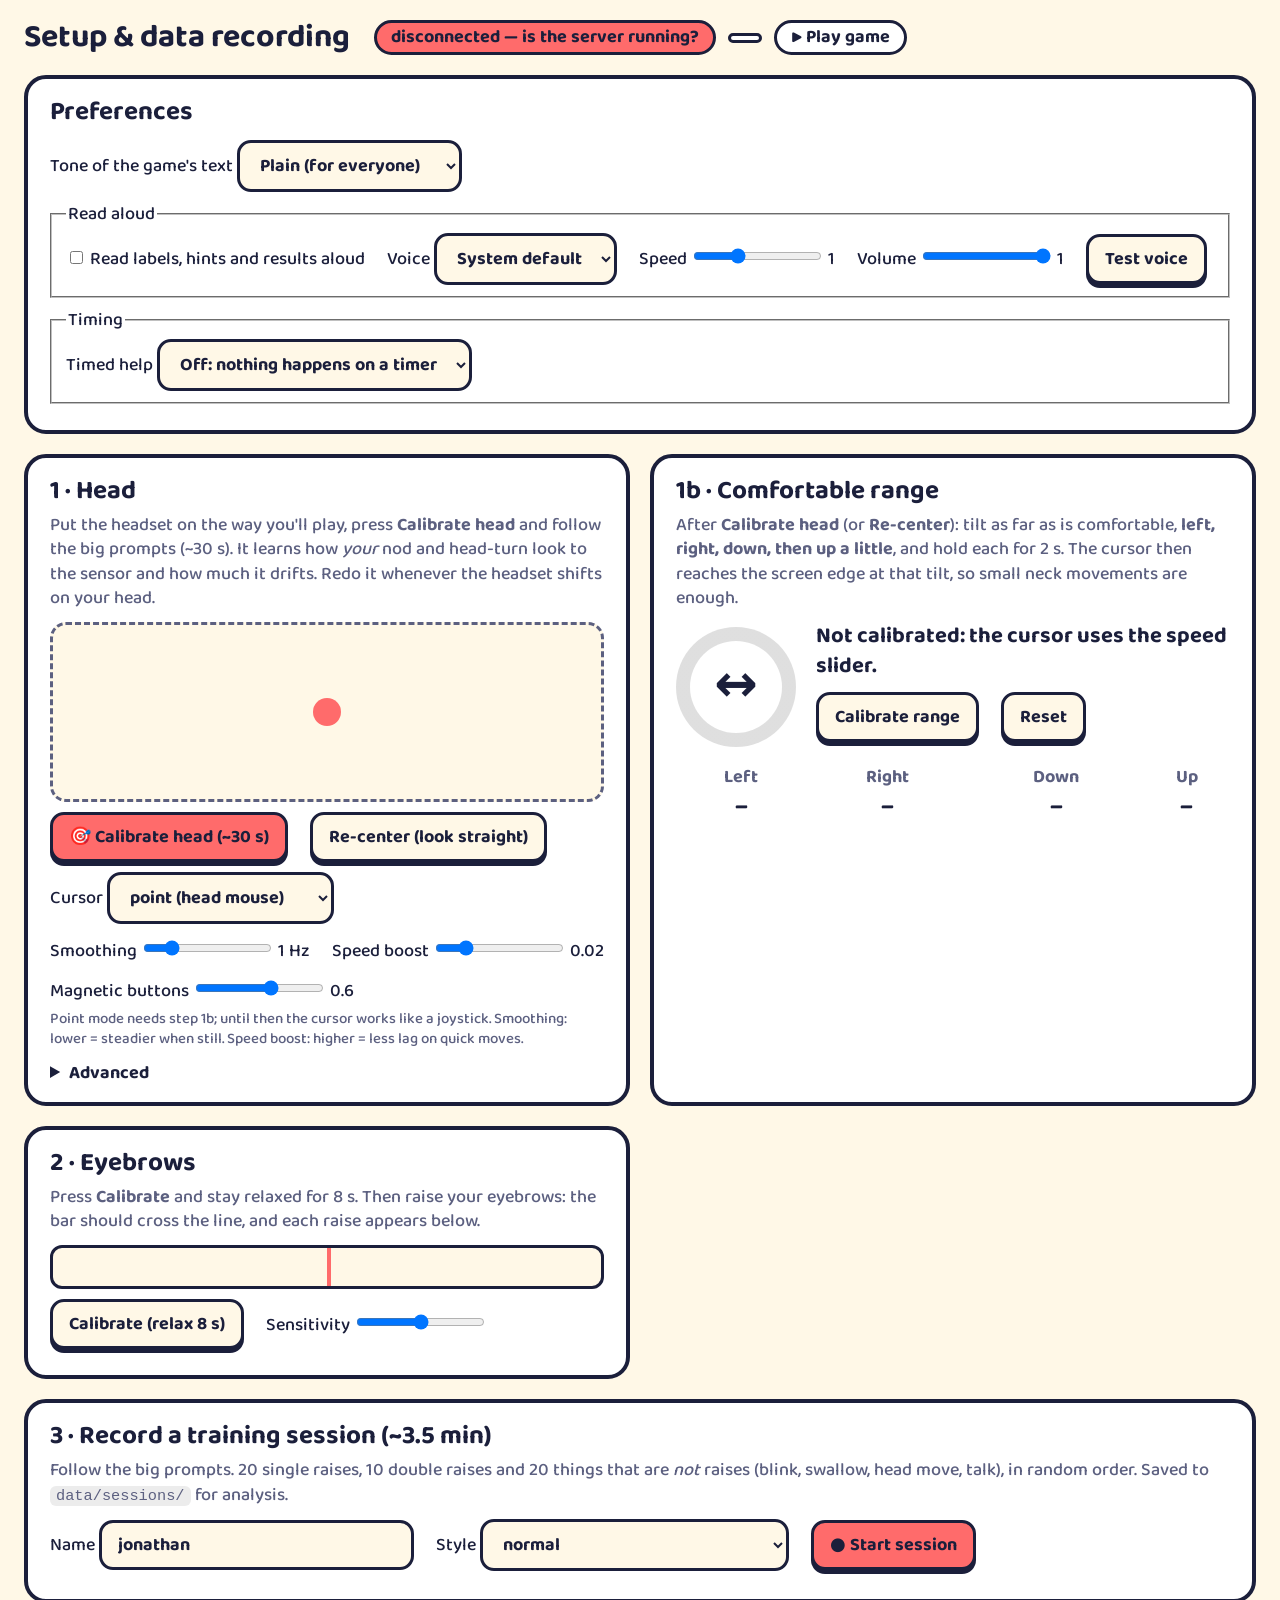
==== web/calibrate.html @ 14e9b0e9 "4. Timing: off (default) | slower | normal | faster | custom Nothing is timed unless the player turn" ====
<!doctype html>
<html lang="en">
<head>
  <meta charset="utf-8">
  <meta name="viewport" content="width=device-width, initial-scale=1">
  <title>Brow Setup</title>
  <link rel="icon" href="data:image/svg+xml,<svg xmlns=%22http://www.w3.org/2000/svg%22 viewBox=%220 0 100 100%22><text y=%22.9em%22 font-size=%2290%22>🌍</text></svg>">
  <link rel="preconnect" href="https://fonts.googleapis.com">
  <link rel="stylesheet" href="https://fonts.googleapis.com/css2?family=Baloo+2:wght@500;700;800&display=swap">
  <link rel="stylesheet" href="style.css">
  <link rel="stylesheet" href="calibrate.css">
</head>
<body class="setup">
  <header>
    <h1>Setup &amp; data recording</h1>
    <span id="conn" class="pill">connecting…</span>
    <span id="rate" class="pill"></span>
    <a class="pill link" href="./">▶ Play game</a>
  </header>

  <main>
    <section class="panel wide">
      <h2>Preferences</h2>
      <div class="row">
        <label>Tone of the game's text <select id="tone"><option value="plain">Plain (for everyone)</option><option value="playful">Playful (for children)</option></select></label>
      </div>
      <fieldset class="row">
        <legend>Read aloud</legend>
        <label><input type="checkbox" id="speechOn"> Read labels, hints and results aloud</label>
        <label>Voice <select id="speechVoice"><option value="">System default</option></select></label>
        <label>Speed <input type="range" id="speechRate" min="0.5" max="2" step="0.1"> <span id="speechRate-val"></span></label>
        <label>Volume <input type="range" id="speechVolume" min="0" max="1" step="0.1"> <span id="speechVolume-val"></span></label>
        <button id="speechTest" type="button">Test voice</button>
      </fieldset>
      <fieldset class="row">
        <legend>Timing</legend>
        <label>Timed help <select id="timing">
          <option value="off">Off: nothing happens on a timer</option>
          <option value="slower">Slower</option>
          <option value="normal">Normal</option>
          <option value="faster">Faster</option>
          <option value="custom">Custom…</option>
        </select></label>
        <span id="timingCustomRow" class="row">
          <label>Next round after <input type="range" id="t-autoAdvanceS" min="0" max="20" step="1"> <span id="t-autoAdvanceS-val"></span></label>
          <label>Cancel a pending guess after <input type="range" id="t-lockCancelS" min="0" max="3" step="0.1"> <span id="t-lockCancelS-val"></span></label>
          <label>Hold to pause <input type="range" id="t-pauseDwellS" min="0" max="5" step="0.5"> <span id="t-pauseDwellS-val"></span></label>
          <label>Show the hint after <input type="range" id="t-hintDelayS" min="0" max="90" step="5"> <span id="t-hintDelayS-val"></span></label>
          <label>Read a label after resting <input type="range" id="t-speechHoverS" min="0" max="2" step="0.1"> <span id="t-speechHoverS-val"></span></label>
        </span>
      </fieldset>
    </section>

    <section class="panel">
      <h2>1 · Head</h2>
      <p class="muted">Put the headset on the way you'll play, press <b>Calibrate head</b> and follow the big prompts (~30 s). It learns how <i>your</i> nod and head-turn look to the sensor and how much it drifts. Redo it whenever the headset shifts on your head.</p>
      <div class="pad"><div id="dot"></div></div>
      <div class="row">
        <button id="learnAxes" class="go">🎯 Calibrate head (~30 s)</button>
        <button id="zero">Re-center (look straight)</button>
      </div>
      <div class="row">
        <label>Cursor <select id="cursorMode"><option value="point">point (head mouse)</option><option value="joystick">joystick (tilt = speed)</option></select></label>
        <label>Smoothing <input type="range" id="oneEuroMinCutoff" min="0.1" max="5" step="0.1"> <span id="oneEuroMinCutoff-val"></span> Hz</label>
        <label>Speed boost <input type="range" id="oneEuroBeta" min="0" max="0.1" step="0.005"> <span id="oneEuroBeta-val"></span></label>
        <label>Magnetic buttons <input type="range" id="magnet" min="0" max="1" step="0.1"> <span id="magnet-val"></span></label>
      </div>
      <p class="muted small-note">Point mode needs step 1b; until then the cursor works like a joystick. Smoothing: lower = steadier when still. Speed boost: higher = less lag on quick moves.</p>
      <p id="axesStatus" class="muted"></p>
      <details class="advanced">
        <summary>Advanced</summary>
        <div class="row">
          <button id="clearAxes">Forget head calibration</button>
          <span id="manualAxes"><label>Left/right axis <select id="xAxis"><option>roll</option><option>pitch</option><option>yaw</option></select></label>
          <label><input type="checkbox" id="invertX"> flip</label>
          <label>Up/down axis <select id="yAxis"><option>pitch</option><option>roll</option><option>yaw</option></select></label>
          <label><input type="checkbox" id="invertY"> flip</label></span>
        </div>
        <div class="row">
          <label>Cursor speed <input type="range" id="speed" min="20" max="150" step="5"></label>
          <label>Dead zone ° <input type="range" id="deadzone" min="0.5" max="8" step="0.5"></label>
          <label>Look speed <input type="range" id="lookSpeed" min="2" max="15" step="1"></label>
        </div>
        <pre id="angles" class="mono"></pre>
      </details>
    </section>

    <section class="panel">
      <h2>1b · Comfortable range</h2>
      <p class="muted">After <b>Calibrate head</b> (or <b>Re-center</b>): tilt as far as is comfortable, <b>left, right, down, then up a little</b>, and hold each for 2 s. The cursor then reaches the screen edge at that tilt, so small neck movements are enough.</p>
      <div class="range-step">
        <div id="range-ring" class="range-ring" style="--p: 0"><span id="range-arrow">↔</span></div>
        <div>
          <p id="range-prompt" class="range-prompt">Not calibrated: the cursor uses the speed slider.</p>
          <div class="row">
            <button id="range-start">Calibrate range</button>
            <button id="range-reset">Reset</button>
          </div>
        </div>
      </div>
      <table class="range-values">
        <tr><th>Left</th><th>Right</th><th>Down</th><th>Up</th></tr>
        <tr><td id="range-left">–</td><td id="range-right">–</td><td id="range-down">–</td><td id="range-up">–</td></tr>
      </table>
    </section>

    <section class="panel">
      <h2>2 · Eyebrows</h2>
      <p class="muted">Press <b>Calibrate</b> and stay relaxed for 8 s. Then raise your eyebrows: the bar should cross the line, and each raise appears below.</p>
      <div class="meter"><div id="env"></div><div id="thr"></div></div>
      <div class="row">
        <button id="calibrate">Calibrate (relax 8 s)</button>
        <label>Sensitivity <input type="range" id="k" min="2" max="20" step="0.5"> <span id="kval"></span></label>
      </div>
      <ol id="log" class="log"></ol>
    </section>

    <section class="panel wide">
      <h2>3 · Record a training session (~3.5 min)</h2>
      <p class="muted">Follow the big prompts. 20 single raises, 10 double raises and 20 things that are <i>not</i> raises (blink, swallow, head move, talk), in random order. Saved to <code>data/sessions/</code> for analysis.</p>
      <div class="row">
        <label>Name <input id="name" value="jonathan"></label>
        <label>Style <select id="note"><option>normal</option><option>light raises</option><option>strong raises</option><option>head moving between prompts</option></select></label>
        <button id="record" class="go">● Start session</button>
      </div>
      <p id="saved" class="muted"></p>
    </section>
  </main>

  <div id="prompt" class="prompt" hidden>
    <div id="prompt-text"></div>
    <div class="progress"><div id="prompt-bar"></div></div>
    <div id="prompt-count" class="muted"></div>
    <button id="abort">Abort session</button>
  </div>

  <script type="module" src="calibrate.js"></script>
</body>
</html>
---- web/style.css ----
:root {
  --ink: #1b1f3b;
  --cream: #fff8e7;
  --sun: #ffd23f;
  --coral: #ff6b6b;
  --teal: #2ec4b6;
  --sky: #3a86ff;
  --muted: #5c6080;
  --card: #ffffff;
  --radius: 28px;
}
@media (prefers-color-scheme: dark) {
  :root:not([data-theme="light"]) { --cream: #14162b; --card: #1f2240; --ink: #f4f1e8; --muted: #a9acc9; }
}
:root[data-theme="dark"] { --cream: #14162b; --card: #1f2240; --ink: #f4f1e8; --muted: #a9acc9; }

* { box-sizing: border-box; }
html, body { margin: 0; height: 100%; }
body {
  background: var(--cream);
  color: var(--ink);
  font: 500 20px/1.35 "Baloo 2", system-ui, sans-serif;
  overflow: hidden;
}
[hidden] { display: none !important; }
code { font-size: 0.85em; background: rgba(127,127,127,.15); padding: 1px 6px; border-radius: 6px; }

/* ---------- buttons: huge targets, unmistakable hover from the head cursor ---------- */
button.big {
  min-width: 200px; min-height: 140px; padding: 16px 32px;
  font: 800 34px/1 "Baloo 2", system-ui, sans-serif;
  color: var(--ink); background: var(--card);
  border: 6px solid var(--ink); border-radius: var(--radius);
  box-shadow: 0 8px 0 var(--ink);
  cursor: pointer; transition: transform .12s, box-shadow .12s, background .12s;
}
button.big.primary { background: var(--sun); color: #1b1f3b; }
button.big.round { min-width: 140px; width: 140px; border-radius: 50%; font-size: 60px; }
button.big:disabled { opacity: .4; box-shadow: none; }
button.big.head-hover:not(:disabled), button.big:hover:not(:disabled) {
  transform: translateY(-4px) scale(1.06);
  box-shadow: 0 12px 0 var(--ink), 0 0 0 10px var(--teal);
}

/* ---------- head cursor ---------- */
.head-cursor {
  position: fixed; left: -36px; top: -36px; width: 72px; height: 72px; z-index: 1000;
  border-radius: 50%; pointer-events: none;
  border: 8px solid var(--coral); background: rgba(255,107,107,.18);
  box-shadow: 0 0 0 4px #fff, 0 4px 18px rgba(0,0,0,.35);
}
.head-cursor::after { content: ""; position: absolute; inset: 24px; border-radius: 50%; background: var(--coral); }
.head-cursor.dragging { border-color: var(--sky); background: rgba(58,134,255,.25); border-style: dashed; }
.head-cursor.dragging::after { background: var(--sky); }
.head-cursor.hidden { opacity: 0; }
.raise-label {
  position: fixed; left: 0; top: 0; z-index: 1001; pointer-events: none; translate: -50% 0; white-space: nowrap;
  background: var(--ink); color: var(--cream); border-radius: 999px; padding: 4px 16px;
  font: 800 22px/1.2 "Baloo 2", system-ui, sans-serif; box-shadow: 0 4px 12px rgba(0,0,0,.3);
}
.raise-label::before { content: "🤨 "; }
.raise-label.hidden { display: none; }
.raise-badge {
  position: fixed; left: 50%; bottom: 196px; z-index: 1002; pointer-events: none; translate: -50% 0; white-space: nowrap;
  border: 4px solid #1b1f3b; border-radius: 999px; padding: 6px 22px; color: #1b1f3b;
  font: 800 28px/1.2 "Baloo 2", system-ui, sans-serif; box-shadow: 0 5px 0 #1b1f3b; animation: badge-pop .25s ease-out;
}
.raise-badge.at-cursor { left: 0; top: 0; bottom: auto; }
.raise-badge.seen { background: var(--teal); }
.raise-badge.hold { background: var(--sun); }
.raise-badge.hidden { display: none; }
@keyframes badge-pop { from { scale: .6; opacity: 0; } }
.head-cursor.flash { animation: pop .35s ease-out; }
.head-cursor.flash-drag { animation: pop .5s ease-out 2; }
@keyframes pop { 0% { scale: 1; } 40% { scale: 1.7; } 100% { scale: 1; } }

/* Pause: hold the cursor on the bottom-left tile for 2 s (never the top: looking up triggers raises) */
.pause-tile {
  position: fixed; left: 16px; bottom: 16px; width: 160px; height: 160px; z-index: 900; border: 0; padding: 0; cursor: pointer;
  font: inherit;
  display: grid; place-content: center; text-align: center; border-radius: 32px; color: #fff;
  background: conic-gradient(var(--coral) calc(var(--p, 0) * 360deg), rgba(27,31,59,.72) 0);
  box-shadow: inset 0 0 0 10px rgba(27,31,59,.72);
}
.pause-tile span { font-size: 44px; line-height: 1; }
.pause-tile b { font-size: 26px; line-height: 1.1; }
.pause-tile small { font-size: 14px; opacity: .85; }
.pause-tile.hidden { display: none; }

.pause-overlay {
  position: fixed; inset: 0; z-index: 950; display: none; place-items: center; text-align: center;
  background: rgba(20,22,43,.82); color: #fff8e7;
}
.is-paused .pause-overlay { display: grid; }
.pause-overlay h1 { font-size: 96px; margin: 0; }
.pause-overlay p { font-size: 40px; margin: 8px 0 24px; }
.pause-overlay small { font-size: 20px; opacity: .7; }

/* ---------- game layout ---------- */
.topbar {
  position: fixed; top: 0; left: 0; right: 0; z-index: 500; /* display only: the top ~12% has no click targets */ display: flex; gap: 24px; align-items: center;
  padding: 12px 24px; font-weight: 800; font-size: 30px; pointer-events: none;
}
.topbar span:not(.status) { background: var(--card); border: 4px solid var(--ink); border-radius: 999px; padding: 2px 22px; }
.status { color: var(--coral); font-size: 20px; }
.screen { position: fixed; inset: 0; }
#pano, #map { position: absolute; inset: 0; background: #2b2f55; }
.pano-missing { position: absolute; inset: 0; display: grid; place-content: center; text-align: center; color: #fff8e7; padding: 24px; }
.hint {
  position: absolute; left: 50%; bottom: 28px; translate: -50% 0; z-index: 400;
  background: var(--card); border: 4px solid var(--ink); border-radius: 999px;
  padding: 10px 28px; font-size: 26px; text-align: center; max-width: calc(100% - 32px);
}
.hint.small { bottom: 188px; font-size: 20px; }
/* Every screen's actions: one row, bottom-centre, 140 px tall, 48 px apart (easy to reach by tilting down) */
.action-row {
  position: absolute; left: 0; right: 0; bottom: 24px; z-index: 400;
  display: flex; justify-content: center; align-items: center; gap: 48px; pointer-events: none;
}
.action-row > * { pointer-events: auto; }
.look-row .hint { position: static; translate: none; }
.top-band {
  position: absolute; top: 0; left: 0; right: 0; height: 12vh; z-index: 450; pointer-events: none;
  background: linear-gradient(rgba(20,22,43,.45), rgba(20,22,43,0));
}
.card-screen { position: fixed; inset: 0; z-index: 600; display: grid; place-items: end center; padding-bottom: 32px; pointer-events: none; }
.card {
  pointer-events: auto; background: var(--card); border: 6px solid var(--ink); border-radius: var(--radius);
  padding: 24px 48px 32px; text-align: center; box-shadow: 0 10px 0 var(--ink); max-width: min(720px, calc(100% - 32px));
}
.card h1 { font-size: 56px; margin: 0; }
.card p { font-size: 26px; margin: 4px 0 20px; }
.stars { font-size: 52px; letter-spacing: 4px; }

/* ---------- result countdown: ring on "Next" fills over 6 s ---------- */
button.countdown { display: inline-flex; align-items: center; gap: 16px; }
button:not(.countdown) > .countdown-ring { display: none; } /* timing off: no countdown */
.countdown-ring {
  width: 44px; height: 44px; border-radius: 50%; flex: none;
  background: conic-gradient(#1b1f3b calc(var(--p, 0) * 360deg), rgba(27,31,59,.18) 0);
  -webkit-mask: radial-gradient(circle, transparent 11px, #000 12px); mask: radial-gradient(circle, transparent 11px, #000 12px);
}

/* ---------- confirm before guessing ---------- */
.confirm-ring { stroke: var(--sun); stroke-width: 6; stroke-dasharray: 12 10; fill: var(--sun); fill-opacity: .18; animation: ring-pulse 1.2s ease-in-out infinite; }
@keyframes ring-pulse { 50% { stroke-opacity: .45; fill-opacity: .08; } }
.leaflet-tooltip.confirm-tip {
  background: var(--sun); color: #1b1f3b; border: 4px solid #1b1f3b; border-radius: 16px;
  font: 800 22px/1.2 "Baloo 2", system-ui, sans-serif; padding: 4px 14px; box-shadow: 0 4px 0 #1b1f3b;
}
.leaflet-tooltip-top.confirm-tip::before { border-top-color: #1b1f3b; }
button.big.confirming { background: var(--coral); animation: ring-pulse 1.2s ease-in-out infinite; }

/* ---------- start screen ---------- */
.start-screen { position: fixed; inset: 0; z-index: 700; display: grid; place-items: center; padding: 24px 16px; background: var(--cream); }
.start-inner { display: grid; justify-items: center; gap: 20px; text-align: center; width: min(820px, 100%); }
.title { font-size: clamp(64px, 12vw, 132px); line-height: .9; margin: 0; font-weight: 800; color: var(--ink); text-shadow: 0 8px 0 var(--sun); }
.tagline { font-size: clamp(30px, 5vw, 52px); font-weight: 800; margin: 0; }
.at-start .pause-overlay, .at-start .topbar span:not(.status) { display: none; }
.at-start .topbar { z-index: 800; } /* keep server status (e.g. board error) visible to the helper */

/* ---------- eyebrow meter ---------- */
.brow-meter { width: 100%; }
.brow-meter-track {
  position: relative; height: 64px; overflow: hidden;
  background: var(--card); border: 6px solid var(--ink); border-radius: 999px; box-shadow: 0 6px 0 var(--ink);
}
.brow-meter-fill { position: absolute; inset: 0 auto 0 0; width: 0; background: var(--teal); transition: width .06s linear; }
.brow-meter.over .brow-meter-fill { background: var(--sun); }
.brow-meter-mark { position: absolute; top: -6px; bottom: -6px; left: 50%; width: 8px; translate: -50% 0; background: var(--coral); }
.brow-meter-label { margin-top: 10px; font-size: 22px; color: var(--muted); font-weight: 700; }
.brow-meter.flash .brow-meter-track { animation: meter-flash .5s ease-out; }
@keyframes meter-flash {
  0% { background: var(--coral); scale: 1; }
  30% { background: var(--coral); scale: 1.04; }
  100% { background: var(--card); scale: 1; }
}
#corner-meter { position: fixed; left: 16px; bottom: 188px; z-index: 450; width: 160px; pointer-events: none; } /* just above the pause tile */
.brow-meter.compact .brow-meter-track { height: 26px; border-width: 4px; box-shadow: 0 3px 0 var(--ink); }
.brow-meter.compact .brow-meter-mark { width: 5px; top: -4px; bottom: -4px; }
.brow-meter.compact .brow-meter-label { margin-top: 2px; font-size: 15px; background: var(--card); border-radius: 8px; padding: 0 8px; justify-self: start; display: inline-block; }


/* ---------- look-screen head guidance ---------- */
.look-stick {
  position: relative; width: 140px; height: 140px; flex: none; border-radius: 50%;
  background: rgba(20,22,43,.55); border: 5px solid rgba(255,248,231,.85);
}
.stick-dz {
  position: absolute; left: 50%; top: 50%; width: calc(var(--dz, .2) * 100%); height: calc(var(--dz, .2) * 100%);
  translate: -50% -50%; border-radius: 50%; border: 3px dashed rgba(255,248,231,.85);
}
.stick-dot {
  position: absolute; left: 50%; top: 50%; width: 30px; height: 30px; margin: -15px; border-radius: 50%;
  background: var(--coral); box-shadow: 0 0 0 4px #fff;
}
.look-stick.turning .stick-dot { background: var(--sun); }
.look-pill { font-size: 30px; }
.chevron {
  position: absolute; z-index: 390; pointer-events: none; opacity: 0;
  font: 800 150px/1 "Baloo 2", system-ui, sans-serif; color: var(--sun);
  text-shadow: 0 0 18px rgba(0,0,0,.6), 0 6px 0 #1b1f3b;
}
.chev-left { left: 12px; top: 50%; translate: 0 -55%; }
.chev-right { right: 12px; top: 50%; translate: 0 -55%; }
.chev-up { left: 50%; top: calc(12vh + 8px); rotate: 90deg; translate: -50% 0; }
.chev-down { left: 50%; bottom: 190px; rotate: 90deg; translate: -50% 0; }

/* ---------- single-input Street View: choices live in the bottom quarter ---------- */
.single-band {
  position: absolute; left: 0; right: 0; bottom: 0; height: 25vh; min-height: 220px; z-index: 395; pointer-events: none;
  background: linear-gradient(rgba(20,22,43,0), rgba(20,22,43,.6));
  border-top: 4px dashed rgba(255,248,231,.55);
}
.single-band .action-row, .single-band button { pointer-events: auto; }
.single-instruction { bottom: calc(100% + 12px); white-space: nowrap; }
.single-mode .look-row { display: none; }

/* ---------- look-screen hint ---------- */
.loc-hint {
  position: absolute; left: 50%; top: 84px; translate: -50% 0; z-index: 400; max-width: calc(100% - 380px);
  background: var(--sun); color: #1b1f3b; border: 5px solid var(--ink); border-radius: 24px; box-shadow: 0 6px 0 var(--ink);
  padding: 10px 28px; font-size: 32px; font-weight: 800; text-align: center; animation: drop-in .5s ease-out;
}
@keyframes drop-in { from { translate: -50% -30px; opacity: 0; } }

/* ---------- result + final ---------- */
.result-place { font-size: 28px; margin: 0 0 8px; }
.result-numbers { display: flex; justify-content: center; gap: 20px; margin: 0 0 12px; }
.result-numbers > div { display: grid; min-width: 180px; padding: 6px 18px; border: 4px solid var(--ink); border-radius: 20px; background: var(--cream); }
.result-numbers span { font-size: 40px; font-weight: 800; line-height: 1.1; }
.result-numbers small { font-size: 18px; color: var(--muted); }
.card p.fact { font-size: 22px; background: rgba(46,196,182,.18); border-radius: 16px; padding: 8px 16px; margin: 0 0 18px; }
.card p.fact::before { content: "🤓 "; }
.final-screen { position: fixed; inset: 0; z-index: 700; display: flex; padding: 12vh 16px 196px; background: var(--cream); overflow: auto; }
.final-screen .card { margin: 0 auto auto; } /* below the top band, above the button row; scrolls if needed */
.final-screen .card h1 { font-size: 72px; }
.helper-panel { margin-top: 24px; text-align: left; border-top: 4px dashed var(--muted); padding-top: 12px; }
.helper-panel dl { display: grid; grid-template-columns: 1fr auto; gap: 6px 24px; margin: 0; font-size: 22px; }
.helper-panel dt { color: var(--muted); }
.helper-panel dd { margin: 0; font-weight: 800; text-align: right; }

@media (max-width: 1100px) {
  .look-row .hint { font-size: 20px; }
}
@media (max-width: 700px) {
  .result-numbers > div { min-width: 120px; }
  .loc-hint { max-width: calc(100% - 32px); top: 160px; font-size: 22px; }
  button.big { min-width: 140px; font-size: 24px; }
  .action-row { gap: 40px; flex-wrap: wrap; }
  .topbar { font-size: 18px; gap: 8px; }
}
/* Respect reduced motion: no pops, pulses or slides (feedback still appears, it just doesn't move) */
@media (prefers-reduced-motion: reduce) {
  *, *::before, *::after { animation: none !important; transition: none !important; }
}

@media (max-height: 800px) {
  /* short laptop screens: keep the result card compact so the guess line stays visible above it */
  .card { padding: 12px 32px 18px; }
  .card h1 { font-size: 40px; }
  .stars { font-size: 34px; }
  .result-place { font-size: 22px; margin: 0 0 4px; }
  .result-numbers span { font-size: 28px; }
  .card p.fact { font-size: 18px; margin-bottom: 10px; padding: 4px 12px; }
  .final-screen .card h1 { font-size: 56px; }
}

/* walk feedback in Street View (game.js flashHint) */
.hint.notice { background: #ffd166; color: #1b1f3b; }

/* where a single raise will walk to in Street View (game.js drawWalkMarker) */
.aim {
  position: absolute; left: 50%; top: 50%; width: 22px; height: 22px; translate: -50% -50%; z-index: 300;
  border: 4px solid #fff; border-radius: 50%; box-shadow: 0 0 0 3px var(--ink); pointer-events: none;
}
.walk-marker {
  position: absolute; bottom: 180px; translate: -50% 0; z-index: 350; pointer-events: none;
  display: grid; justify-items: center; transition: left 80ms linear;
}
.walk-marker span {
  display: grid; place-items: center; width: 84px; height: 84px; border-radius: 50%;
  background: #2ec4b6; border: 5px solid var(--ink); box-shadow: 0 6px 0 var(--ink);
  font-size: 48px; font-weight: 800; color: #fff;
}
.walk-marker small {
  margin-top: 8px; background: var(--card); border: 3px solid var(--ink); border-radius: 999px;
  padding: 0 12px; font-size: 18px; font-weight: 700;
}
.road-edge {
  position: absolute; top: calc(50% + 110px); translate: 0 -50%; /* below the edge chevrons */ z-index: 350; pointer-events: none;
  background: #ffd166; border: 4px solid var(--ink); border-radius: 999px; padding: 8px 18px;
  font-size: 26px; font-weight: 800;
}
.road-edge.left { left: 16px; }
.road-edge.right { right: 16px; }
---- web/calibrate.css ----
body.setup { overflow: auto; font-size: 18px; }
.setup header { display: flex; flex-wrap: wrap; gap: 12px; align-items: center; padding: 16px 24px; }
.setup header h1 { font-size: 32px; margin: 0 12px 0 0; }
.pill { border: 3px solid var(--ink); border-radius: 999px; padding: 2px 14px; font-weight: 700; background: var(--card); color: var(--ink); text-decoration: none; }
.pill.bad { background: var(--coral); color: #1b1f3b; }
.pill.good { background: var(--teal); color: #1b1f3b; }
.setup main { display: grid; grid-template-columns: repeat(auto-fit, minmax(min(460px, 100%), 1fr)); gap: 20px; padding: 0 24px 24px; }
.panel { background: var(--card); border: 4px solid var(--ink); border-radius: 22px; padding: 16px 22px; }
.panel.wide { grid-column: 1 / -1; }
.panel h2 { margin: 0 0 4px; font-size: 26px; }
.muted { color: var(--muted); margin: 0 0 12px; }
.row { display: flex; flex-wrap: wrap; gap: 14px 22px; align-items: center; margin: 10px 0; }
.setup button, .setup select, .setup input:not([type]) {
  font: 700 18px "Baloo 2", system-ui, sans-serif; padding: 8px 16px; border-radius: 14px;
  border: 3px solid var(--ink); background: var(--cream); color: var(--ink);
}
.setup button { cursor: pointer; box-shadow: 0 4px 0 var(--ink); }
.setup button.go { background: var(--coral); color: #1b1f3b; }
.mono { font: 15px ui-monospace, monospace; margin: 8px 0 0; color: var(--muted); }
.pad { position: relative; height: 180px; border-radius: 16px; background: var(--cream); border: 3px dashed var(--muted); overflow: hidden; }
#dot { position: absolute; left: 50%; top: 50%; width: 28px; height: 28px; margin: -14px; border-radius: 50%; background: var(--coral); }
.meter { position: relative; height: 44px; border-radius: 12px; background: var(--cream); border: 3px solid var(--ink); overflow: hidden; }
#env { height: 100%; width: 0; background: var(--teal); transition: width 50ms linear; }
#thr { position: absolute; top: 0; bottom: 0; width: 4px; background: var(--coral); left: 50%; }
.log { max-height: 180px; overflow: auto; margin: 8px 0 0; padding-left: 24px; font-weight: 700; }
.log li.click { color: var(--teal); }
.log li.drag_toggle { color: var(--sky); }

.prompt { position: fixed; inset: 0; z-index: 2000; display: grid; place-content: center; gap: 24px; text-align: center; background: var(--cream); padding: 24px; }
#prompt-text { font: 800 clamp(48px, 9vw, 120px)/1.05 "Baloo 2", system-ui, sans-serif; }
#prompt-text.action { color: var(--coral); }
#prompt-text.negative { color: var(--sky); }
.progress { width: min(800px, 90vw); height: 18px; margin: 0 auto; border-radius: 9px; background: rgba(127,127,127,.25); overflow: hidden; }
#prompt-bar { height: 100%; width: 0; background: var(--ink); }
#abort { justify-self: center; }

.range-step { display: flex; gap: 20px; align-items: center; }
.range-ring {
  flex: none; width: 120px; height: 120px; border-radius: 50%; display: grid; place-items: center;
  background: conic-gradient(var(--teal) calc(var(--p) * 360deg), rgba(127,127,127,.25) 0);
  font-size: 52px; font-weight: 800; position: relative;
}
.range-ring::before { content: ""; position: absolute; inset: 14px; border-radius: 50%; background: var(--card); }
.range-ring span { position: relative; }
.range-prompt { font-size: 22px; font-weight: 700; margin: 0 0 6px; }
.range-values { width: 100%; border-collapse: collapse; margin-top: 12px; text-align: center; font-weight: 700; }
.range-values th { color: var(--muted); font-weight: 700; }
.range-values td { font-size: 24px; }
.small-note { font-size: 15px; margin: -4px 0 8px; }
/* head section: manual settings tucked away (calibrate.html) */
.advanced { margin-top: 12px; }
.advanced summary { cursor: pointer; font-weight: 700; }
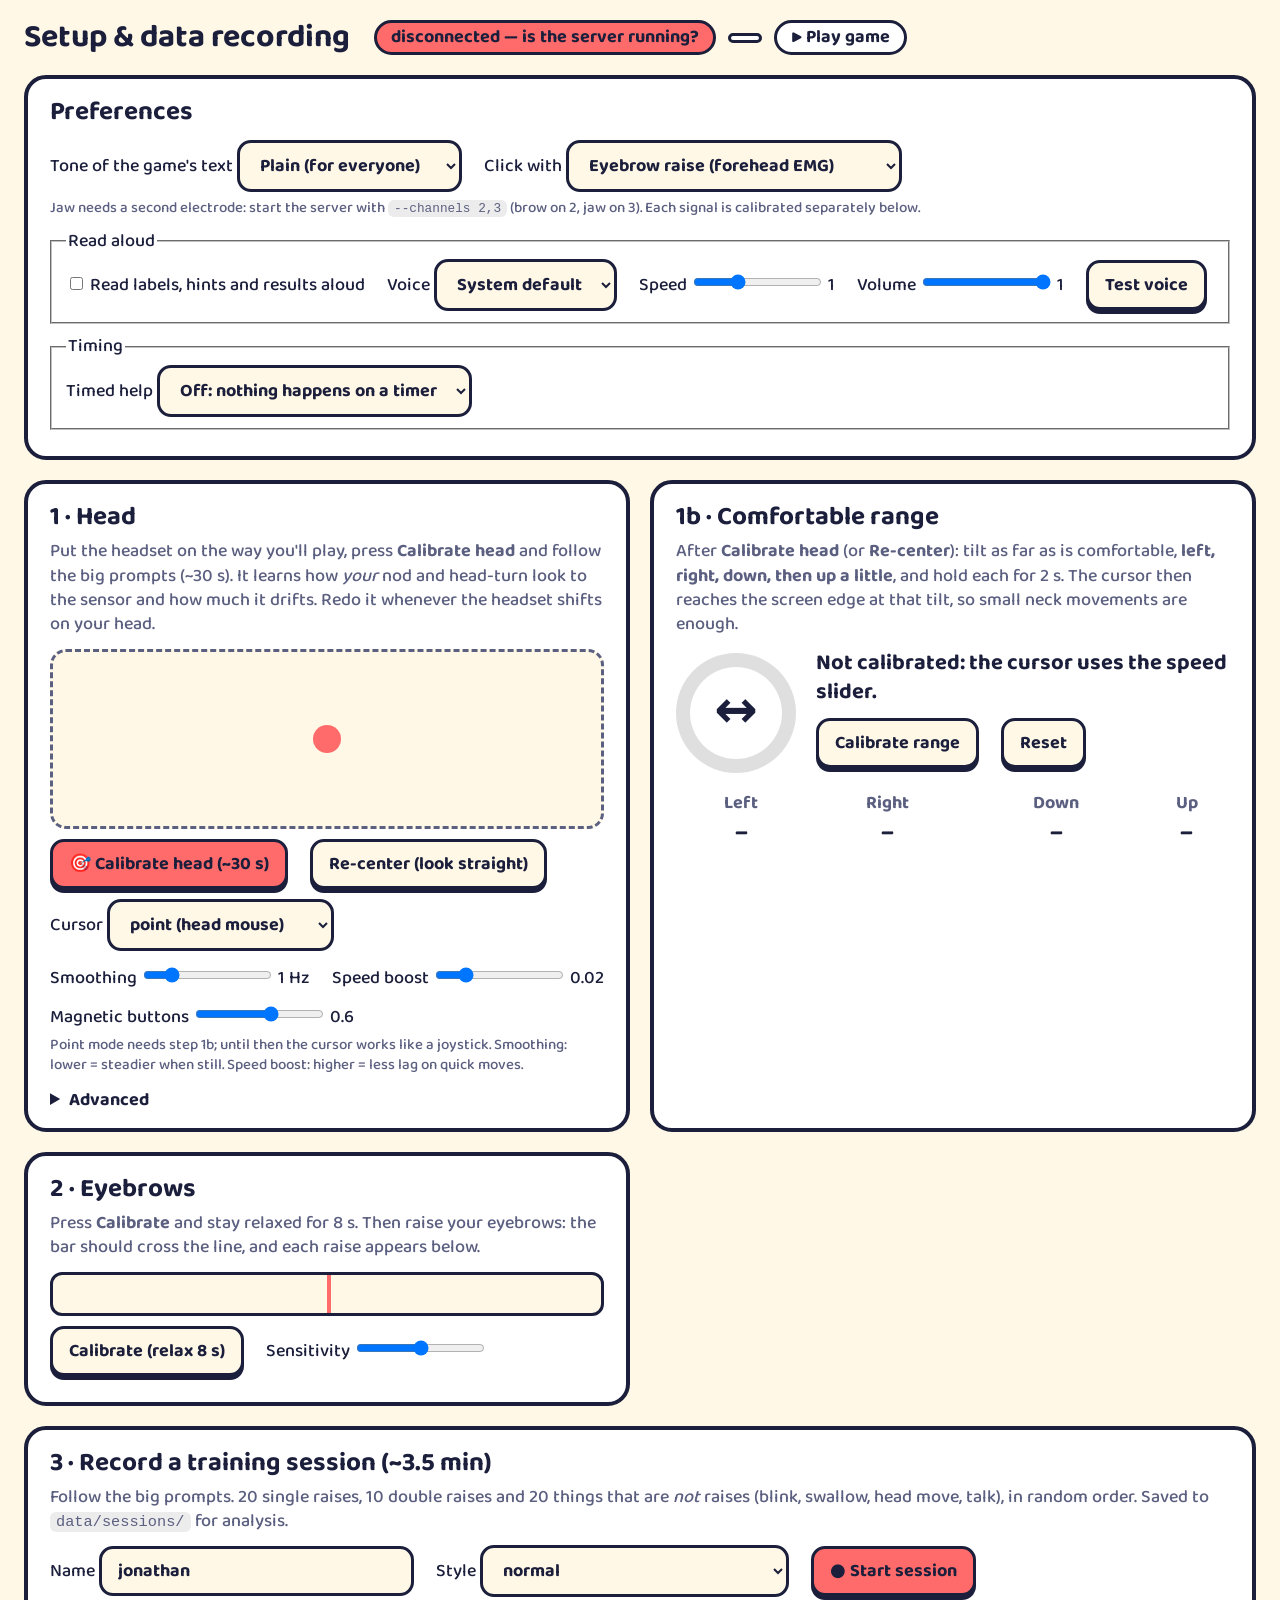
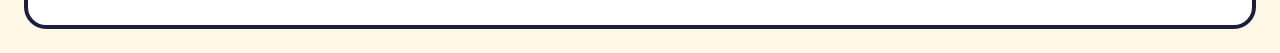
==== commit f0f35bd3: "5. Input choice: brow / jaw / either / keyboard switch, --channels 2,3 - server: --channels BROW[,JA" ====
--- a/web/calibrate.html
+++ b/web/calibrate.html
@@ -23,7 +23,14 @@
       <h2>Preferences</h2>
       <div class="row">
         <label>Tone of the game's text <select id="tone"><option value="plain">Plain (for everyone)</option><option value="playful">Playful (for children)</option></select></label>
+        <label>Click with <select id="input">
+          <option value="brow">Eyebrow raise (forehead EMG)</option>
+          <option value="jaw">Jaw clench (jaw EMG)</option>
+          <option value="either">Either eyebrow or jaw</option>
+          <option value="keyboard-switch">Keyboard / switch (Space or Enter)</option>
+        </select></label>
       </div>
+      <p class="muted small-note">Jaw needs a second electrode: start the server with <code>--channels 2,3</code> (brow on 2, jaw on 3). Each signal is calibrated separately below.</p>
       <fieldset class="row">
         <legend>Read aloud</legend>
         <label><input type="checkbox" id="speechOn"> Read labels, hints and results aloud</label>
@@ -112,6 +119,15 @@
         <button id="calibrate">Calibrate (relax 8 s)</button>
         <label>Sensitivity <input type="range" id="k" min="2" max="20" step="0.5"> <span id="kval"></span></label>
       </div>
+      <div id="jawBlock" hidden>
+        <h3>Jaw</h3>
+        <p class="muted">Press <b>Calibrate jaw</b> and keep your jaw relaxed for 8 s. Then clench briefly: the bar should cross the line.</p>
+        <div class="meter"><div id="env-jaw"></div><div id="thr-jaw" class="thr"></div></div>
+        <div class="row">
+          <button id="calibrate-jaw">Calibrate jaw (relax 8 s)</button>
+          <label>Jaw sensitivity <input type="range" id="k-jaw" min="2" max="20" step="0.5"> <span id="kval-jaw"></span></label>
+        </div>
+      </div>
       <ol id="log" class="log"></ol>
     </section>
 
--- a/web/calibrate.css
+++ b/web/calibrate.css
@@ -20,7 +20,8 @@
 .pad { position: relative; height: 180px; border-radius: 16px; background: var(--cream); border: 3px dashed var(--muted); overflow: hidden; }
 #dot { position: absolute; left: 50%; top: 50%; width: 28px; height: 28px; margin: -14px; border-radius: 50%; background: var(--coral); }
 .meter { position: relative; height: 44px; border-radius: 12px; background: var(--cream); border: 3px solid var(--ink); overflow: hidden; }
-#env { height: 100%; width: 0; background: var(--teal); transition: width 50ms linear; }
+#env, #env-jaw { height: 100%; width: 0; background: var(--teal); transition: width 50ms linear; }
+#thr-jaw { position: absolute; top: 0; bottom: 0; width: 4px; background: var(--coral); left: 50%; }
 #thr { position: absolute; top: 0; bottom: 0; width: 4px; background: var(--coral); left: 50%; }
 .log { max-height: 180px; overflow: auto; margin: 8px 0 0; padding-left: 24px; font-weight: 700; }
 .log li.click { color: var(--teal); }
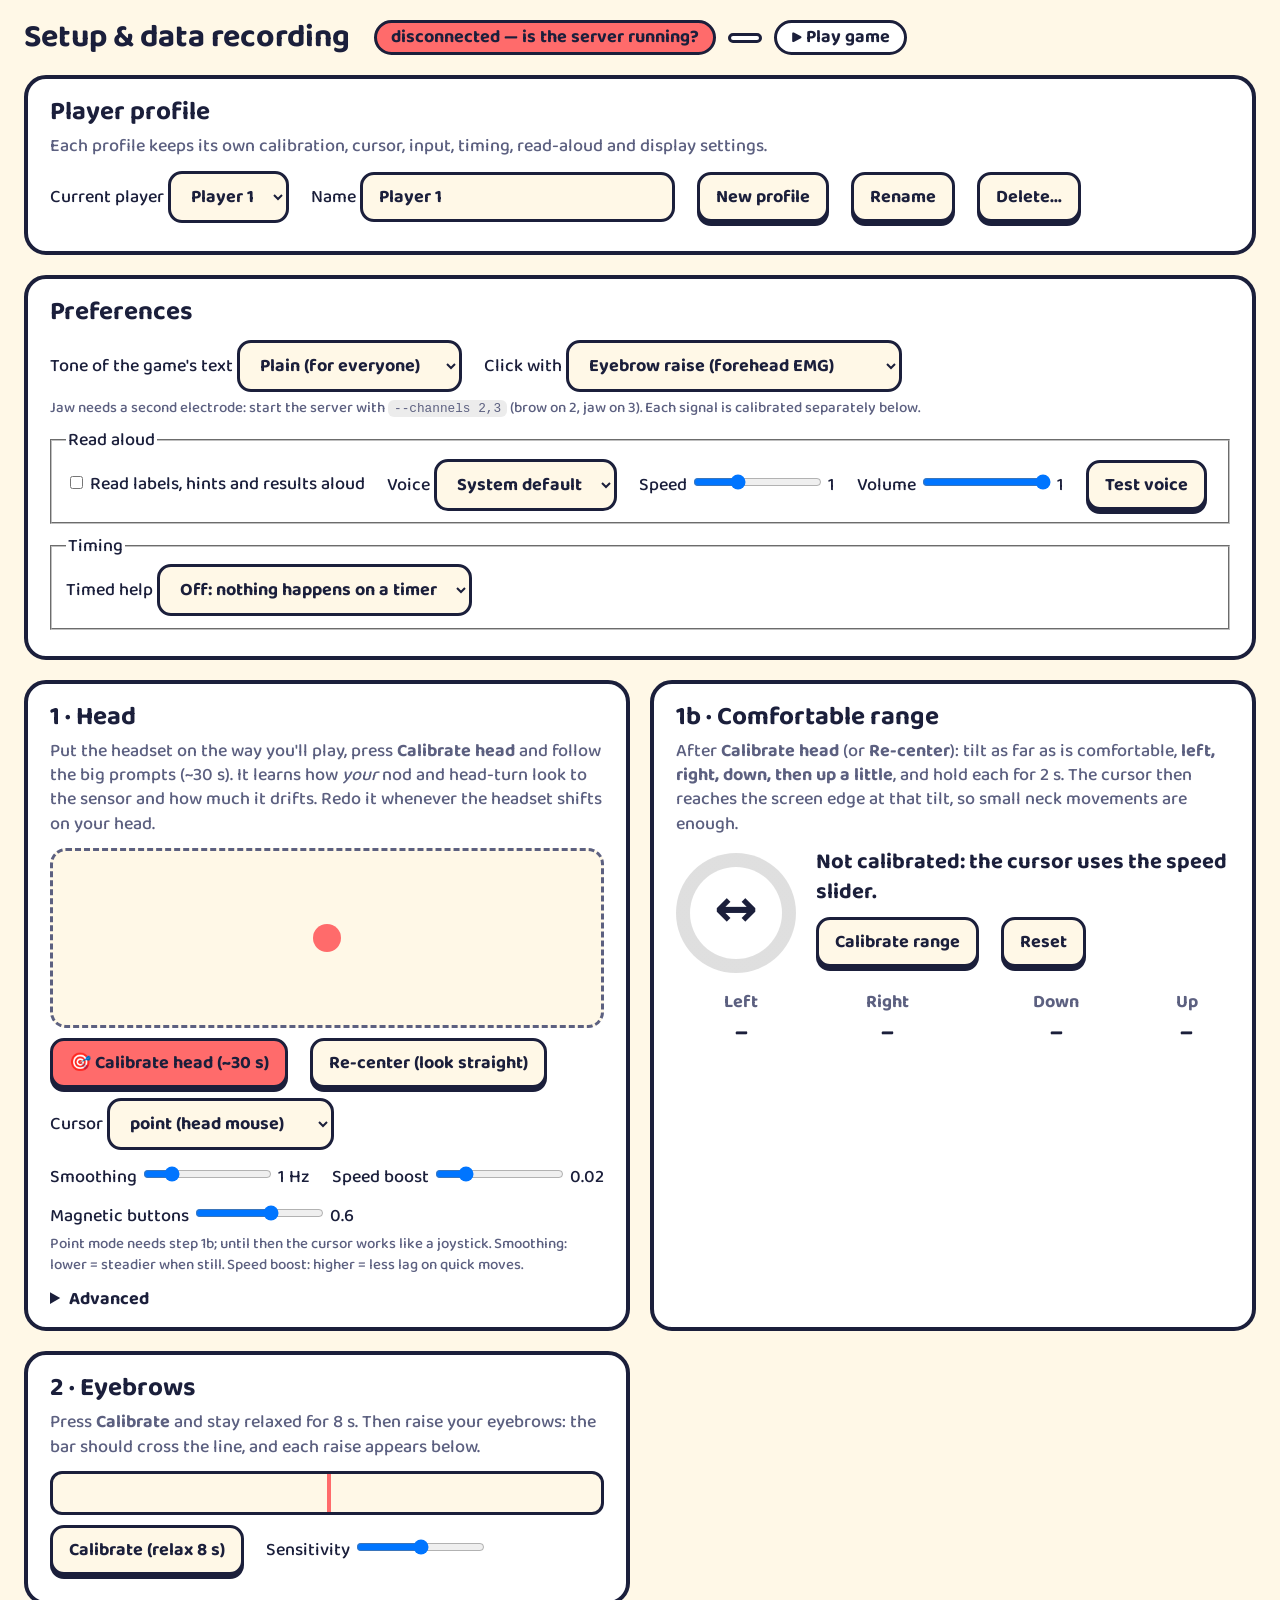
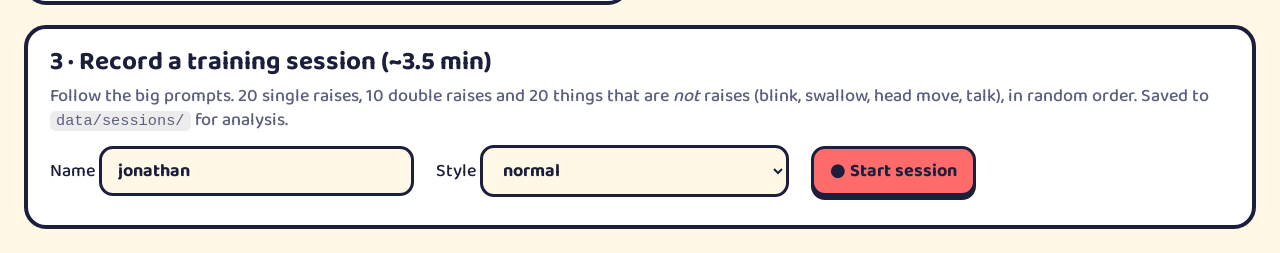
==== commit 86729bb5: "6. Player profiles: create / rename / delete / switch - web/settings.js keeps a set of settings per " ====
--- a/web/calibrate.html
+++ b/web/calibrate.html
@@ -19,6 +19,19 @@
   </header>
 
   <main>
+    <section class="panel wide">
+      <h2>Player profile</h2>
+      <p class="muted">Each profile keeps its own calibration, cursor, input, timing, read-aloud and display settings.</p>
+      <div class="row">
+        <label>Current player <select id="profileSelect"></select></label>
+        <label>Name <input id="profileName" autocomplete="off" maxlength="30"></label>
+        <button id="profileCreate" type="button">New profile</button>
+        <button id="profileRename" type="button">Rename</button>
+        <button id="profileDelete" type="button">Delete…</button>
+      </div>
+      <p id="profileStatus" class="muted" role="status" aria-live="polite"></p>
+    </section>
+
     <section class="panel wide">
       <h2>Preferences</h2>
       <div class="row">
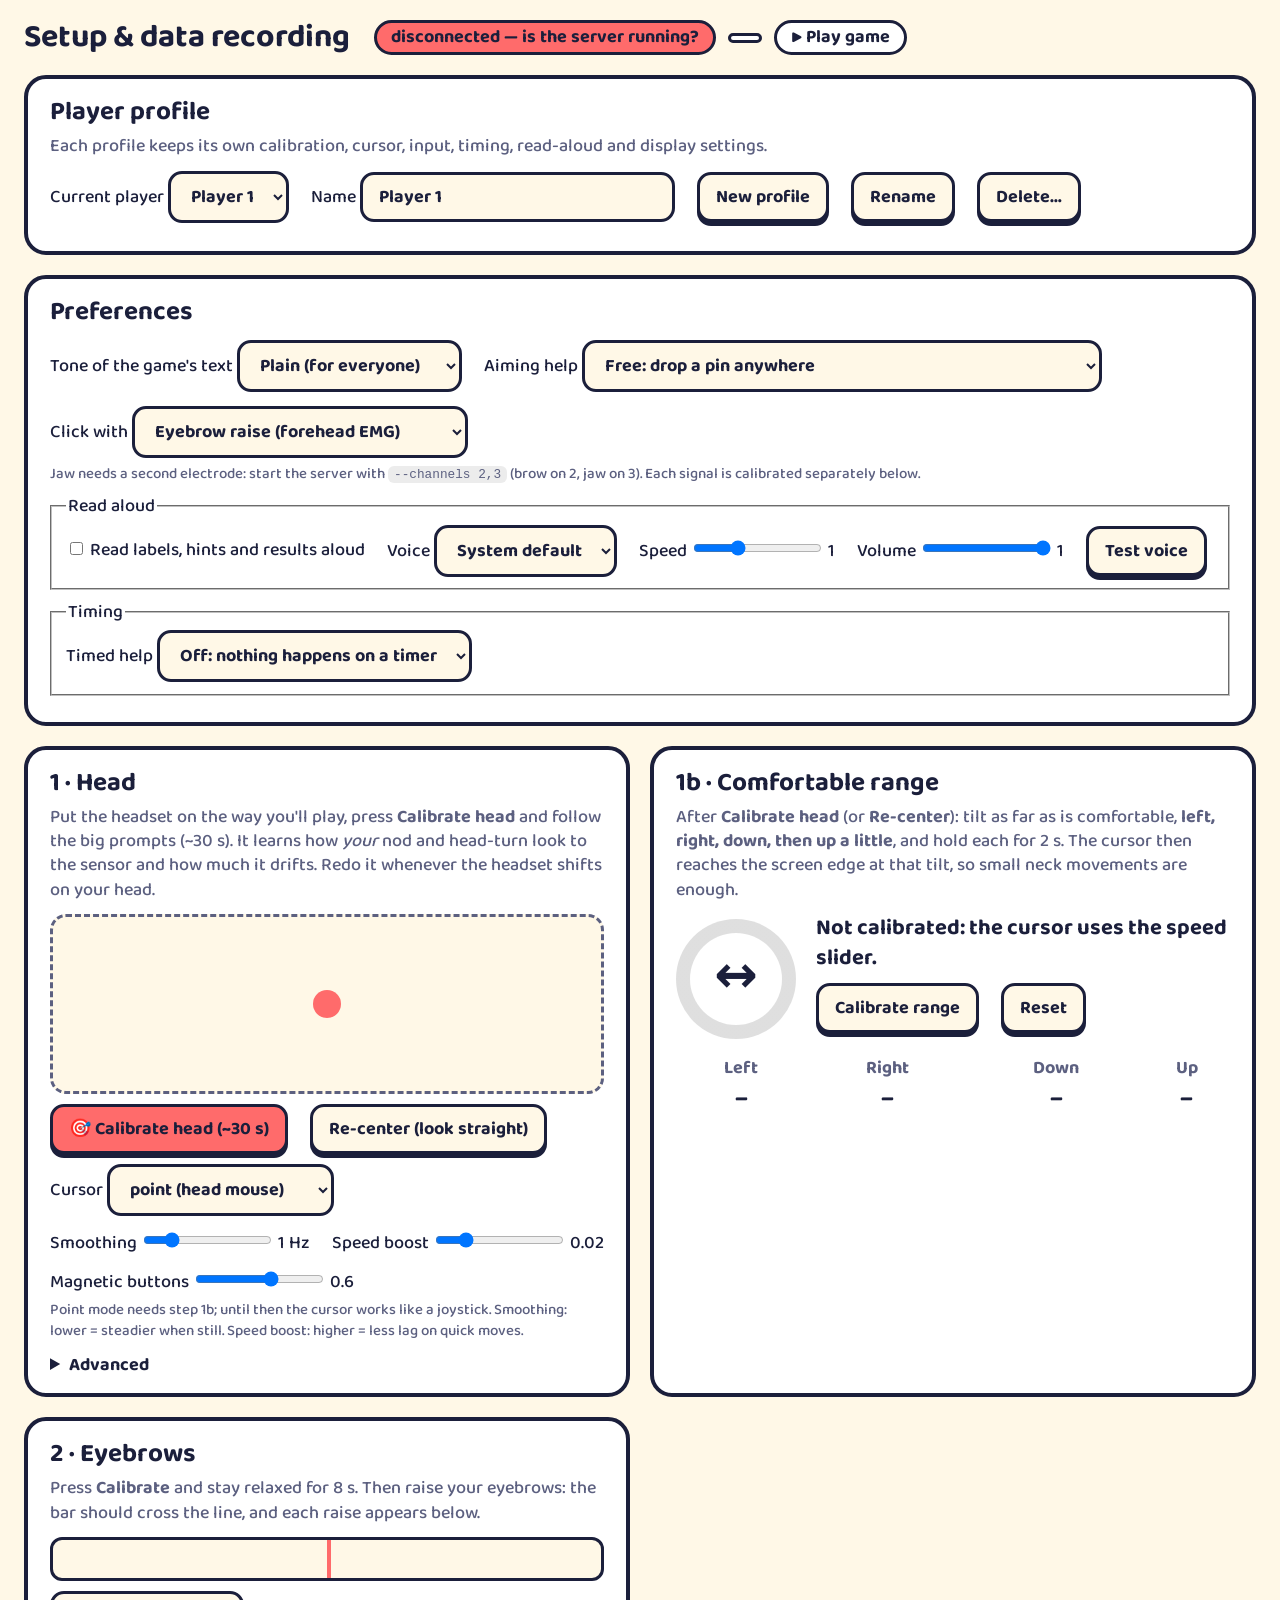
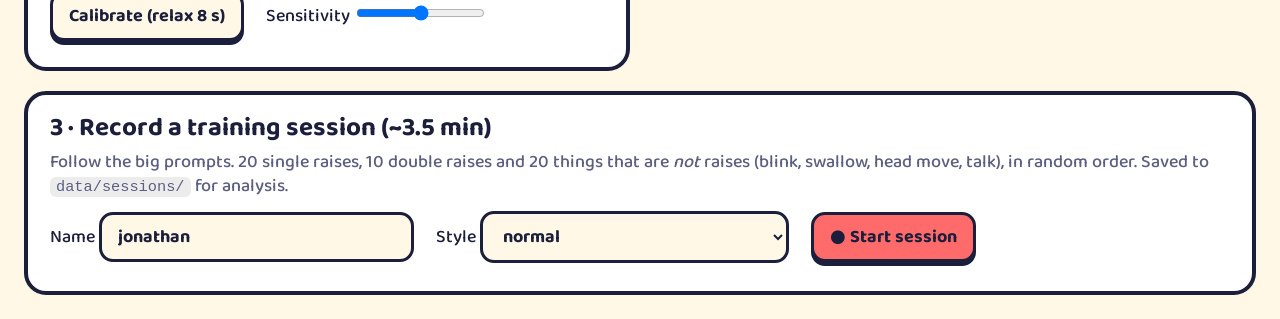
==== commit 02df9002: "7. Assist levels: free / assisted / choices - free: as before - assisted: magnet strength 0.9, a 100" ====
--- a/web/calibrate.html
+++ b/web/calibrate.html
@@ -36,6 +36,11 @@
       <h2>Preferences</h2>
       <div class="row">
         <label>Tone of the game's text <select id="tone"><option value="plain">Plain (for everyone)</option><option value="playful">Playful (for children)</option></select></label>
+        <label>Aiming help <select id="assist">
+          <option value="free">Free: drop a pin anywhere</option>
+          <option value="assisted">Assisted: stronger pull, bigger confirm zone, zoom in first</option>
+          <option value="choices">Choices: pick from three named places</option>
+        </select></label>
         <label>Click with <select id="input">
           <option value="brow">Eyebrow raise (forehead EMG)</option>
           <option value="jaw">Jaw clench (jaw EMG)</option>
--- a/web/style.css
+++ b/web/style.css
@@ -140,6 +140,9 @@
   background: conic-gradient(#1b1f3b calc(var(--p, 0) * 360deg), rgba(27,31,59,.18) 0);
   -webkit-mask: radial-gradient(circle, transparent 11px, #000 12px); mask: radial-gradient(circle, transparent 11px, #000 12px);
 }
+
+/* ---------- assist "choices": three named places ---------- */
+button.big.choice { max-width: min(340px, 26vw); white-space: normal; font-size: 1.3rem; line-height: 1.15; }
 
 /* ---------- confirm before guessing ---------- */
 .confirm-ring { stroke: var(--sun); stroke-width: 6; stroke-dasharray: 12 10; fill: var(--sun); fill-opacity: .18; animation: ring-pulse 1.2s ease-in-out infinite; }
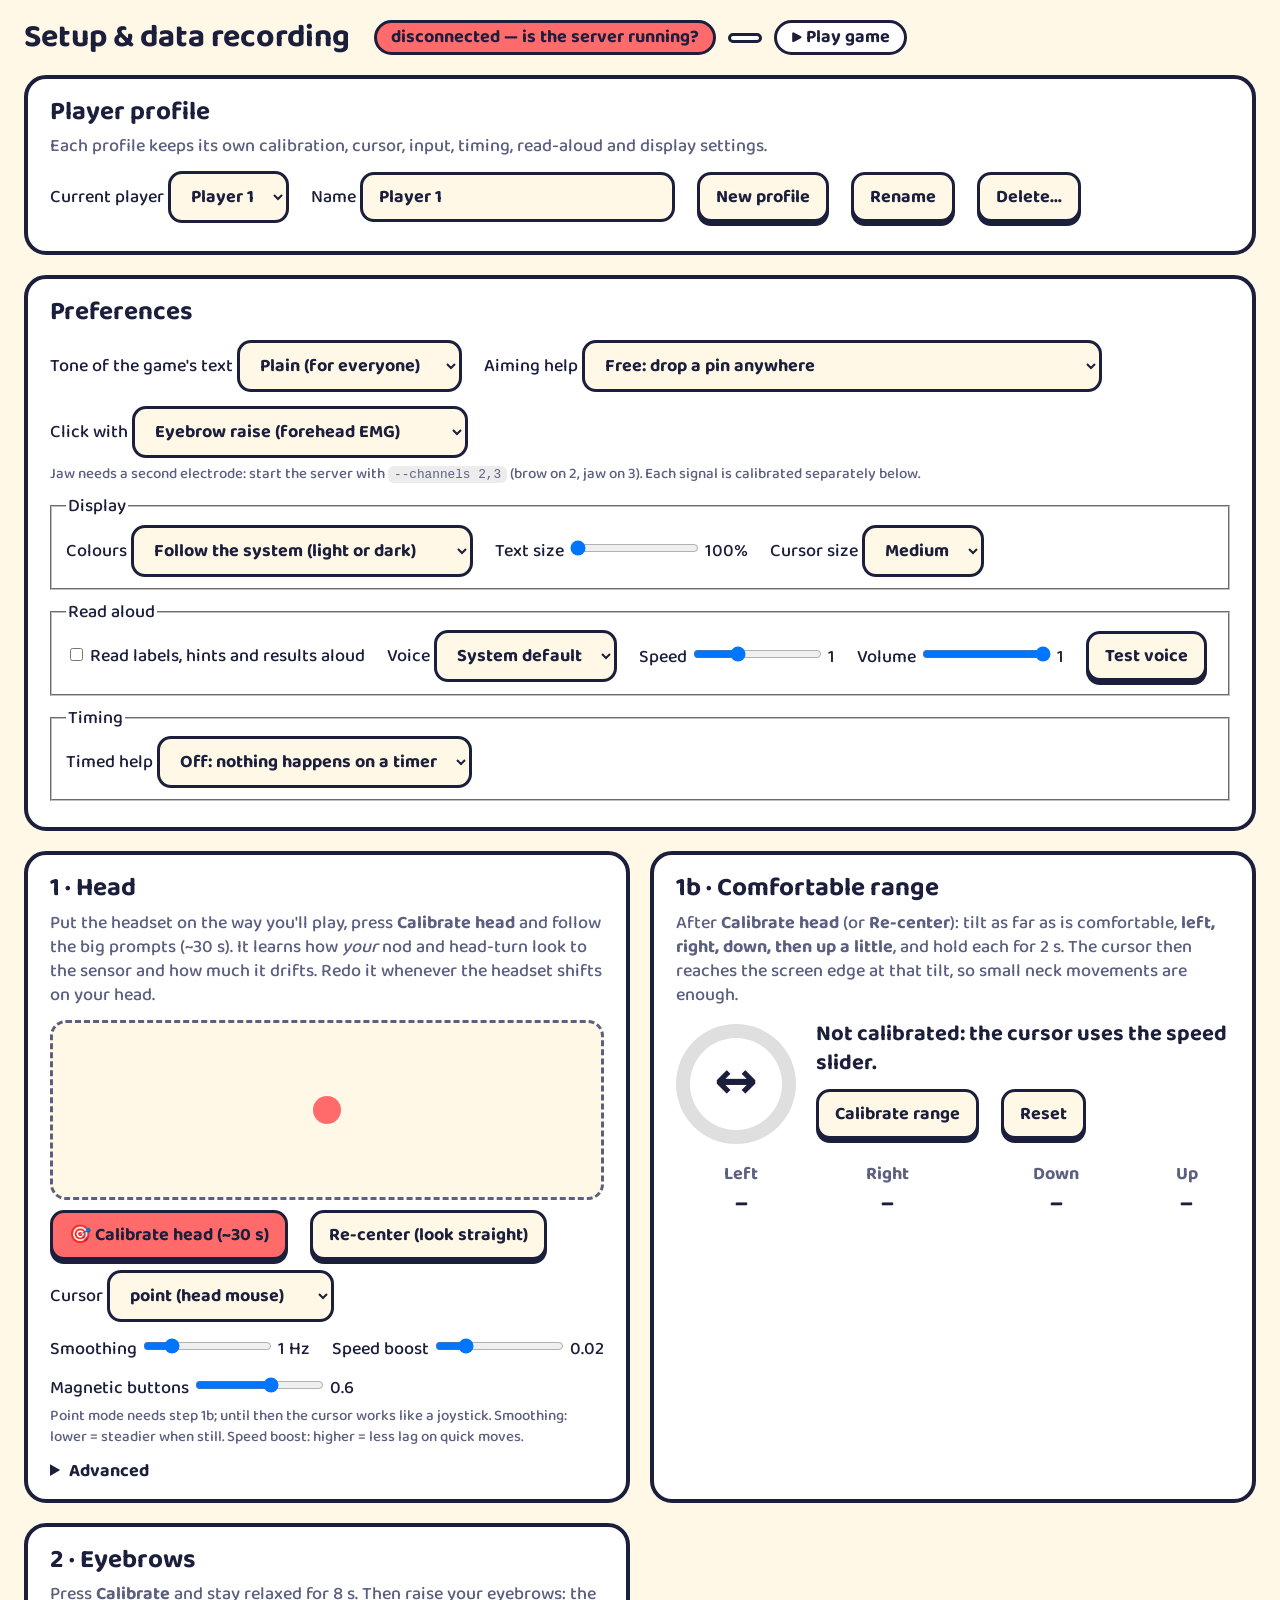
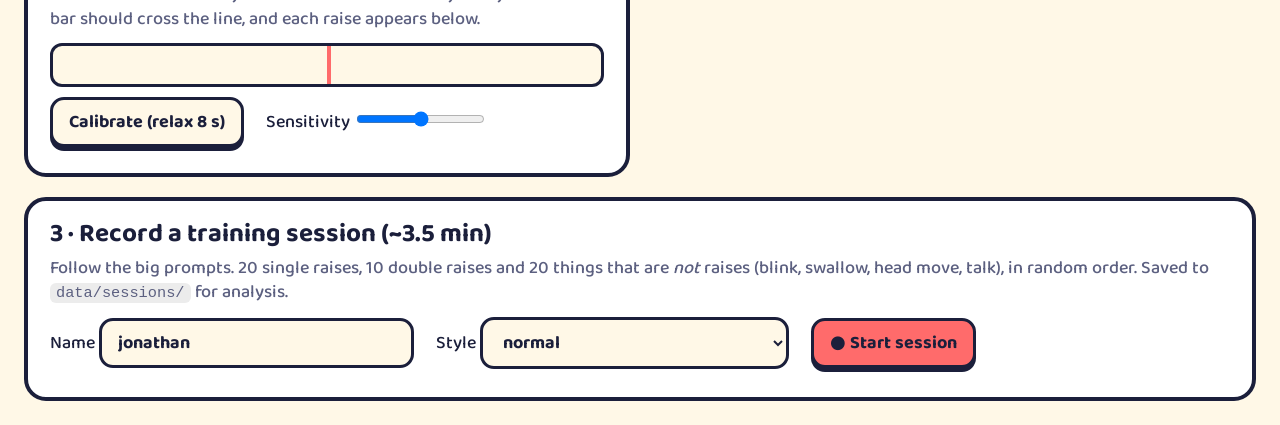
==== commit 14ec68d5: "8. Visual options: high contrast, text size 100-200%, cursor size, marker shapes, ?cvd=1 - web/displ" ====
--- a/web/calibrate.html
+++ b/web/calibrate.html
@@ -49,6 +49,17 @@
         </select></label>
       </div>
       <p class="muted small-note">Jaw needs a second electrode: start the server with <code>--channels 2,3</code> (brow on 2, jaw on 3). Each signal is calibrated separately below.</p>
+      <fieldset class="row">
+        <legend>Display</legend>
+        <label>Colours <select id="theme">
+          <option value="auto">Follow the system (light or dark)</option>
+          <option value="light">Light</option>
+          <option value="dark">Dark</option>
+          <option value="contrast">High contrast (black, white, yellow)</option>
+        </select></label>
+        <label>Text size <input type="range" id="textScale" min="1" max="2" step="0.1"> <span id="textScale-val"></span></label>
+        <label>Cursor size <select id="cursorSize"><option value="S">Small</option><option value="M">Medium</option><option value="L">Large</option></select></label>
+      </fieldset>
       <fieldset class="row">
         <legend>Read aloud</legend>
         <label><input type="checkbox" id="speechOn"> Read labels, hints and results aloud</label>
--- a/web/style.css
+++ b/web/style.css
@@ -15,11 +15,13 @@
 :root[data-theme="dark"] { --cream: #14162b; --card: #1f2240; --ink: #f4f1e8; --muted: #a9acc9; }
 
 * { box-sizing: border-box; }
+/* Text size 100-200% (settings.textScale): every font size is in rem, so this one value scales them all */
+html { font-size: calc(20px * var(--text-scale, 1)); }
 html, body { margin: 0; height: 100%; }
 body {
   background: var(--cream);
   color: var(--ink);
-  font: 500 20px/1.35 "Baloo 2", system-ui, sans-serif;
+  font: 500 1rem/1.35 "Baloo 2", system-ui, sans-serif;
   overflow: hidden;
 }
 [hidden] { display: none !important; }
@@ -28,14 +30,14 @@
 /* ---------- buttons: huge targets, unmistakable hover from the head cursor ---------- */
 button.big {
   min-width: 200px; min-height: 140px; padding: 16px 32px;
-  font: 800 34px/1 "Baloo 2", system-ui, sans-serif;
+  font: 800 1.7rem/1 "Baloo 2", system-ui, sans-serif;
   color: var(--ink); background: var(--card);
   border: 6px solid var(--ink); border-radius: var(--radius);
   box-shadow: 0 8px 0 var(--ink);
   cursor: pointer; transition: transform .12s, box-shadow .12s, background .12s;
 }
 button.big.primary { background: var(--sun); color: #1b1f3b; }
-button.big.round { min-width: 140px; width: 140px; border-radius: 50%; font-size: 60px; }
+button.big.round { min-width: 140px; width: 140px; border-radius: 50%; font-size: 3rem; }
 button.big:disabled { opacity: .4; box-shadow: none; }
 button.big.head-hover:not(:disabled), button.big:hover:not(:disabled) {
   transform: translateY(-4px) scale(1.06);
@@ -44,26 +46,27 @@
 
 /* ---------- head cursor ---------- */
 .head-cursor {
-  position: fixed; left: -36px; top: -36px; width: 72px; height: 72px; z-index: 1000;
+  --size: var(--cursor-size, 72px);
+  position: fixed; left: calc(var(--size) / -2); top: calc(var(--size) / -2); width: var(--size); height: var(--size); z-index: 1000;
   border-radius: 50%; pointer-events: none;
   border: 8px solid var(--coral); background: rgba(255,107,107,.18);
   box-shadow: 0 0 0 4px #fff, 0 4px 18px rgba(0,0,0,.35);
 }
-.head-cursor::after { content: ""; position: absolute; inset: 24px; border-radius: 50%; background: var(--coral); }
+.head-cursor::after { content: ""; position: absolute; inset: 33%; border-radius: 50%; background: var(--coral); }
 .head-cursor.dragging { border-color: var(--sky); background: rgba(58,134,255,.25); border-style: dashed; }
 .head-cursor.dragging::after { background: var(--sky); }
 .head-cursor.hidden { opacity: 0; }
 .raise-label {
   position: fixed; left: 0; top: 0; z-index: 1001; pointer-events: none; translate: -50% 0; white-space: nowrap;
   background: var(--ink); color: var(--cream); border-radius: 999px; padding: 4px 16px;
-  font: 800 22px/1.2 "Baloo 2", system-ui, sans-serif; box-shadow: 0 4px 12px rgba(0,0,0,.3);
-}
-.raise-label::before { content: "🤨 "; }
+  font: 800 1.1rem/1.2 "Baloo 2", system-ui, sans-serif; box-shadow: 0 4px 12px rgba(0,0,0,.3);
+}
+[data-tone="playful"] .raise-label::before { content: "🤨 "; }
 .raise-label.hidden { display: none; }
 .raise-badge {
   position: fixed; left: 50%; bottom: 196px; z-index: 1002; pointer-events: none; translate: -50% 0; white-space: nowrap;
   border: 4px solid #1b1f3b; border-radius: 999px; padding: 6px 22px; color: #1b1f3b;
-  font: 800 28px/1.2 "Baloo 2", system-ui, sans-serif; box-shadow: 0 5px 0 #1b1f3b; animation: badge-pop .25s ease-out;
+  font: 800 1.4rem/1.2 "Baloo 2", system-ui, sans-serif; box-shadow: 0 5px 0 #1b1f3b; animation: badge-pop .25s ease-out;
 }
 .raise-badge.at-cursor { left: 0; top: 0; bottom: auto; }
 .raise-badge.seen { background: var(--teal); }
@@ -92,31 +95,39 @@
   background: rgba(20,22,43,.82); color: #fff8e7;
 }
 .is-paused .pause-overlay { display: grid; }
-.pause-overlay h1 { font-size: 96px; margin: 0; }
-.pause-overlay p { font-size: 40px; margin: 8px 0 24px; }
-.pause-overlay small { font-size: 20px; opacity: .7; }
+.pause-overlay h1 { font-size: 4.8rem; margin: 0; }
+.pause-overlay p { font-size: 2rem; margin: 8px 0 24px; }
+.pause-overlay small { font-size: 1rem; opacity: .7; }
 
 /* ---------- game layout ---------- */
 .topbar {
   position: fixed; top: 0; left: 0; right: 0; z-index: 500; /* display only: the top ~12% has no click targets */ display: flex; gap: 24px; align-items: center;
-  padding: 12px 24px; font-weight: 800; font-size: 30px; pointer-events: none;
+  padding: 12px 24px; font-weight: 800; font-size: 1.5rem; pointer-events: none;
 }
 .topbar span:not(.status) { background: var(--card); border: 4px solid var(--ink); border-radius: 999px; padding: 2px 22px; }
-.status { color: var(--coral); font-size: 20px; }
+.status { color: var(--coral); font-size: 1rem; }
 .screen { position: fixed; inset: 0; }
 #pano, #map { position: absolute; inset: 0; background: #2b2f55; }
 .pano-missing { position: absolute; inset: 0; display: grid; place-content: center; text-align: center; color: #fff8e7; padding: 24px; }
 .hint {
   position: absolute; left: 50%; bottom: 28px; translate: -50% 0; z-index: 400;
   background: var(--card); border: 4px solid var(--ink); border-radius: 999px;
-  padding: 10px 28px; font-size: 26px; text-align: center; max-width: calc(100% - 32px);
-}
-.hint.small { bottom: 188px; font-size: 20px; }
+  padding: 10px 28px; font-size: 1.3rem; text-align: center; max-width: calc(100% - 32px);
+}
+.hint.small { bottom: 188px; font-size: 1rem; }
+.dock { position: absolute; left: 0; right: 0; bottom: 24px; z-index: 400; display: flex; flex-direction: column; align-items: center; gap: 12px; pointer-events: none; }
+.dock > .action-row { position: static; }
+.dock > .hint { position: static; translate: none; pointer-events: auto; }
 /* Every screen's actions: one row, bottom-centre, 140 px tall, 48 px apart (easy to reach by tilting down) */
 .action-row {
   position: absolute; left: 0; right: 0; bottom: 24px; z-index: 400;
-  display: flex; justify-content: center; align-items: center; gap: 48px; pointer-events: none;
-}
+  display: flex; flex-wrap: wrap; justify-content: center; align-items: center; gap: 24px 48px; pointer-events: none;
+  padding: 0 16px;
+}
+button.big { max-width: calc(100vw - 32px); overflow-wrap: anywhere; }
+/* big text grows the buttons' words, but never so far that a button row pushes off a short screen */
+button.big:not(.round) { font-size: min(1.7rem, 6vh); }
+button.big.choice { font-size: min(1.3rem, 4.5vh); }
 .action-row > * { pointer-events: auto; }
 .look-row .hint { position: static; translate: none; }
 .top-band {
@@ -127,10 +138,12 @@
 .card {
   pointer-events: auto; background: var(--card); border: 6px solid var(--ink); border-radius: var(--radius);
   padding: 24px 48px 32px; text-align: center; box-shadow: 0 10px 0 var(--ink); max-width: min(720px, calc(100% - 32px));
-}
-.card h1 { font-size: 56px; margin: 0; }
-.card p { font-size: 26px; margin: 4px 0 20px; }
-.stars { font-size: 52px; letter-spacing: 4px; }
+  max-height: calc(88vh - 32px); overflow: auto; /* big text: scroll inside the card, never off screen */
+}
+.card > button.big { position: sticky; bottom: 0; } /* ...and its button always stays in view */
+.card h1 { font-size: 2.8rem; margin: 0; }
+.card p { font-size: 1.3rem; margin: 4px 0 20px; }
+.stars { font-size: 2.6rem; letter-spacing: 4px; }
 
 /* ---------- result countdown: ring on "Next" fills over 6 s ---------- */
 button.countdown { display: inline-flex; align-items: center; gap: 16px; }
@@ -149,16 +162,20 @@
 @keyframes ring-pulse { 50% { stroke-opacity: .45; fill-opacity: .08; } }
 .leaflet-tooltip.confirm-tip {
   background: var(--sun); color: #1b1f3b; border: 4px solid #1b1f3b; border-radius: 16px;
-  font: 800 22px/1.2 "Baloo 2", system-ui, sans-serif; padding: 4px 14px; box-shadow: 0 4px 0 #1b1f3b;
+  font: 800 1.1rem/1.2 "Baloo 2", system-ui, sans-serif; padding: 4px 14px; box-shadow: 0 4px 0 #1b1f3b;
 }
 .leaflet-tooltip-top.confirm-tip::before { border-top-color: #1b1f3b; }
 button.big.confirming { background: var(--coral); animation: ring-pulse 1.2s ease-in-out infinite; }
 
 /* ---------- start screen ---------- */
-.start-screen { position: fixed; inset: 0; z-index: 700; display: grid; place-items: center; padding: 24px 16px; background: var(--cream); }
-.start-inner { display: grid; justify-items: center; gap: 20px; text-align: center; width: min(820px, 100%); }
-.title { font-size: clamp(64px, 12vw, 132px); line-height: .9; margin: 0; font-weight: 800; color: var(--ink); text-shadow: 0 8px 0 var(--sun); }
-.tagline { font-size: clamp(30px, 5vw, 52px); font-weight: 800; margin: 0; }
+.start-screen {
+  position: fixed; inset: 0; z-index: 700; display: flex; flex-direction: column; align-items: center;
+  padding: 16px 16px 24px; background: var(--cream); overflow: auto; /* the title may sit in the top band: it's not clickable */
+}
+.start-inner { display: grid; justify-items: center; gap: 20px; text-align: center; width: min(820px, 100%); margin: auto 0; }
+.start-screen .action-row { position: static; padding-top: 16px; }
+.title { font-size: min(6.6rem, 12vw, 13vh); line-height: .9; margin: 0; font-weight: 800; color: var(--ink); text-shadow: 0 8px 0 var(--sun); }
+.tagline { font-size: min(2.6rem, 6vw, 7vh); font-weight: 800; margin: 0; }
 .at-start .pause-overlay, .at-start .topbar span:not(.status) { display: none; }
 .at-start .topbar { z-index: 800; } /* keep server status (e.g. board error) visible to the helper */
 
@@ -171,7 +188,7 @@
 .brow-meter-fill { position: absolute; inset: 0 auto 0 0; width: 0; background: var(--teal); transition: width .06s linear; }
 .brow-meter.over .brow-meter-fill { background: var(--sun); }
 .brow-meter-mark { position: absolute; top: -6px; bottom: -6px; left: 50%; width: 8px; translate: -50% 0; background: var(--coral); }
-.brow-meter-label { margin-top: 10px; font-size: 22px; color: var(--muted); font-weight: 700; }
+.brow-meter-label { margin-top: 10px; font-size: min(1.1rem, 4vh); color: var(--muted); font-weight: 700; }
 .brow-meter.flash .brow-meter-track { animation: meter-flash .5s ease-out; }
 @keyframes meter-flash {
   0% { background: var(--coral); scale: 1; }
@@ -181,7 +198,7 @@
 #corner-meter { position: fixed; left: 16px; bottom: 188px; z-index: 450; width: 160px; pointer-events: none; } /* just above the pause tile */
 .brow-meter.compact .brow-meter-track { height: 26px; border-width: 4px; box-shadow: 0 3px 0 var(--ink); }
 .brow-meter.compact .brow-meter-mark { width: 5px; top: -4px; bottom: -4px; }
-.brow-meter.compact .brow-meter-label { margin-top: 2px; font-size: 15px; background: var(--card); border-radius: 8px; padding: 0 8px; justify-self: start; display: inline-block; }
+.brow-meter.compact .brow-meter-label { margin-top: 2px; font-size: 0.75rem; background: var(--card); border-radius: 8px; padding: 0 8px; justify-self: start; display: inline-block; }
 
 
 /* ---------- look-screen head guidance ---------- */
@@ -198,10 +215,10 @@
   background: var(--coral); box-shadow: 0 0 0 4px #fff;
 }
 .look-stick.turning .stick-dot { background: var(--sun); }
-.look-pill { font-size: 30px; }
+.look-pill { font-size: 1.5rem; }
 .chevron {
   position: absolute; z-index: 390; pointer-events: none; opacity: 0;
-  font: 800 150px/1 "Baloo 2", system-ui, sans-serif; color: var(--sun);
+  font: 800 7.5rem/1 "Baloo 2", system-ui, sans-serif; color: var(--sun);
   text-shadow: 0 0 18px rgba(0,0,0,.6), 0 6px 0 #1b1f3b;
 }
 .chev-left { left: 12px; top: 50%; translate: 0 -55%; }
@@ -223,35 +240,35 @@
 .loc-hint {
   position: absolute; left: 50%; top: 84px; translate: -50% 0; z-index: 400; max-width: calc(100% - 380px);
   background: var(--sun); color: #1b1f3b; border: 5px solid var(--ink); border-radius: 24px; box-shadow: 0 6px 0 var(--ink);
-  padding: 10px 28px; font-size: 32px; font-weight: 800; text-align: center; animation: drop-in .5s ease-out;
+  padding: 10px 28px; font-size: 1.6rem; font-weight: 800; text-align: center; animation: drop-in .5s ease-out;
 }
 @keyframes drop-in { from { translate: -50% -30px; opacity: 0; } }
 
 /* ---------- result + final ---------- */
-.result-place { font-size: 28px; margin: 0 0 8px; }
+.result-place { font-size: 1.4rem; margin: 0 0 8px; }
 .result-numbers { display: flex; justify-content: center; gap: 20px; margin: 0 0 12px; }
 .result-numbers > div { display: grid; min-width: 180px; padding: 6px 18px; border: 4px solid var(--ink); border-radius: 20px; background: var(--cream); }
-.result-numbers span { font-size: 40px; font-weight: 800; line-height: 1.1; }
-.result-numbers small { font-size: 18px; color: var(--muted); }
-.card p.fact { font-size: 22px; background: rgba(46,196,182,.18); border-radius: 16px; padding: 8px 16px; margin: 0 0 18px; }
-.card p.fact::before { content: "🤓 "; }
+.result-numbers span { font-size: 2rem; font-weight: 800; line-height: 1.1; }
+.result-numbers small { font-size: 0.9rem; color: var(--muted); }
+.card p.fact { font-size: 1.1rem; background: rgba(46,196,182,.18); border-radius: 16px; padding: 8px 16px; margin: 0 0 18px; }
+[data-tone="playful"] .card p.fact::before { content: "🤓 "; }
 .final-screen { position: fixed; inset: 0; z-index: 700; display: flex; padding: 12vh 16px 196px; background: var(--cream); overflow: auto; }
 .final-screen .card { margin: 0 auto auto; } /* below the top band, above the button row; scrolls if needed */
-.final-screen .card h1 { font-size: 72px; }
+.final-screen .card h1 { font-size: 3.6rem; }
 .helper-panel { margin-top: 24px; text-align: left; border-top: 4px dashed var(--muted); padding-top: 12px; }
-.helper-panel dl { display: grid; grid-template-columns: 1fr auto; gap: 6px 24px; margin: 0; font-size: 22px; }
+.helper-panel dl { display: grid; grid-template-columns: 1fr auto; gap: 6px 24px; margin: 0; font-size: 1.1rem; }
 .helper-panel dt { color: var(--muted); }
 .helper-panel dd { margin: 0; font-weight: 800; text-align: right; }
 
 @media (max-width: 1100px) {
-  .look-row .hint { font-size: 20px; }
+  .look-row .hint { font-size: 1rem; }
 }
 @media (max-width: 700px) {
   .result-numbers > div { min-width: 120px; }
-  .loc-hint { max-width: calc(100% - 32px); top: 160px; font-size: 22px; }
-  button.big { min-width: 140px; font-size: 24px; }
+  .loc-hint { max-width: calc(100% - 32px); top: 160px; font-size: 1.1rem; }
+  button.big { min-width: 140px; font-size: 1.2rem; }
   .action-row { gap: 40px; flex-wrap: wrap; }
-  .topbar { font-size: 18px; gap: 8px; }
+  .topbar { font-size: 0.9rem; gap: 8px; }
 }
 /* Respect reduced motion: no pops, pulses or slides (feedback still appears, it just doesn't move) */
 @media (prefers-reduced-motion: reduce) {
@@ -261,12 +278,12 @@
 @media (max-height: 800px) {
   /* short laptop screens: keep the result card compact so the guess line stays visible above it */
   .card { padding: 12px 32px 18px; }
-  .card h1 { font-size: 40px; }
-  .stars { font-size: 34px; }
-  .result-place { font-size: 22px; margin: 0 0 4px; }
-  .result-numbers span { font-size: 28px; }
-  .card p.fact { font-size: 18px; margin-bottom: 10px; padding: 4px 12px; }
-  .final-screen .card h1 { font-size: 56px; }
+  .card h1 { font-size: 2rem; }
+  .stars { font-size: 1.7rem; }
+  .result-place { font-size: 1.1rem; margin: 0 0 4px; }
+  .result-numbers span { font-size: 1.4rem; }
+  .card p.fact { font-size: 0.9rem; margin-bottom: 10px; padding: 4px 12px; }
+  .final-screen .card h1 { font-size: 2.8rem; }
 }
 
 /* walk feedback in Street View (game.js flashHint) */
@@ -284,16 +301,51 @@
 .walk-marker span {
   display: grid; place-items: center; width: 84px; height: 84px; border-radius: 50%;
   background: #2ec4b6; border: 5px solid var(--ink); box-shadow: 0 6px 0 var(--ink);
-  font-size: 48px; font-weight: 800; color: #fff;
+  font-size: 2.4rem; font-weight: 800; color: #fff;
 }
 .walk-marker small {
   margin-top: 8px; background: var(--card); border: 3px solid var(--ink); border-radius: 999px;
-  padding: 0 12px; font-size: 18px; font-weight: 700;
+  padding: 0 12px; font-size: 0.9rem; font-weight: 700;
 }
 .road-edge {
   position: absolute; top: calc(50% + 110px); translate: 0 -50%; /* below the edge chevrons */ z-index: 350; pointer-events: none;
   background: #ffd166; border: 4px solid var(--ink); border-radius: 999px; padding: 8px 18px;
-  font-size: 26px; font-weight: 800;
+  font-size: 1.3rem; font-weight: 800;
 }
 .road-edge.left { left: 16px; }
 .road-edge.right { right: 16px; }
+
+/* ---------- result markers: the guess is a pin, the answer a star, each labelled (not only colour) ---------- */
+.answer-star {
+  display: grid; place-items: center; font-size: 46px; line-height: 1; color: #ffd23f;
+  text-shadow: 0 0 0 #1b1f3b, -3px 0 0 #1b1f3b, 3px 0 0 #1b1f3b, 0 -3px 0 #1b1f3b, 0 3px 0 #1b1f3b;
+}
+.leaflet-tooltip.marker-label { font: 800 0.9rem/1.2 "Baloo 2", system-ui, sans-serif; border: 3px solid #1b1f3b; border-radius: 10px; color: #1b1f3b; }
+
+/* ---------- high-contrast theme: pure black / white / yellow, 4 px outlines ---------- */
+:root[data-theme="contrast"] {
+  --ink: #ffffff; --cream: #000000; --card: #000000; --muted: #ffffff;
+  --sun: #ffff00; --teal: #ffff00; --coral: #ffff00; --sky: #ffff00;
+}
+[data-theme="contrast"] button.big { border: 4px solid #fff; box-shadow: none; background: #000; color: #fff; }
+[data-theme="contrast"] button.big.primary, [data-theme="contrast"] button.big.confirming { background: #ff0; color: #000; border-color: #ff0; }
+[data-theme="contrast"] button.big.head-hover:not(:disabled), [data-theme="contrast"] button.big:hover:not(:disabled) {
+  transform: none; box-shadow: none; outline: 6px solid #ff0; outline-offset: 4px;
+}
+[data-theme="contrast"] button.big:disabled { opacity: 1; color: #888; border-style: dashed; }
+[data-theme="contrast"] .hint, [data-theme="contrast"] .card, [data-theme="contrast"] .topbar span:not(.status),
+[data-theme="contrast"] .loc-hint, [data-theme="contrast"] .result-numbers > div {
+  background: #000; color: #fff; border: 4px solid #fff; box-shadow: none;
+}
+[data-theme="contrast"] .loc-hint { border-color: #ff0; }
+[data-theme="contrast"] .hint.notice, [data-theme="contrast"] .raise-badge { background: #ff0; color: #000; border: 4px solid #000; box-shadow: 0 0 0 4px #fff; }
+[data-theme="contrast"] .raise-label { background: #000; color: #fff; border: 4px solid #ff0; }
+[data-theme="contrast"] .card p.fact { background: #000; border: 4px solid #fff; }
+[data-theme="contrast"] .head-cursor { border-color: #ff0; background: transparent; box-shadow: 0 0 0 4px #000, 0 0 0 8px #fff; }
+[data-theme="contrast"] .head-cursor::after { background: #ff0; }
+[data-theme="contrast"] .pause-tile { background: conic-gradient(#ff0 calc(var(--p, 0) * 360deg), #000 0); box-shadow: inset 0 0 0 4px #fff; color: #fff; }
+[data-theme="contrast"] .brow-meter-track { border: 4px solid #fff; box-shadow: none; }
+[data-theme="contrast"] .pause-overlay { background: rgba(0,0,0,.92); color: #fff; }
+[data-theme="contrast"] .top-band { background: linear-gradient(rgba(0,0,0,.7), rgba(0,0,0,0)); }
+[data-theme="contrast"] .title { text-shadow: none; }
+:root[data-theme="contrast"] :focus-visible { outline: 6px solid #ff0; outline-offset: 4px; }
--- a/web/calibrate.css
+++ b/web/calibrate.css
@@ -1,22 +1,22 @@
-body.setup { overflow: auto; font-size: 18px; }
+body.setup { overflow: auto; font-size: 0.9rem; }
 .setup header { display: flex; flex-wrap: wrap; gap: 12px; align-items: center; padding: 16px 24px; }
-.setup header h1 { font-size: 32px; margin: 0 12px 0 0; }
+.setup header h1 { font-size: 1.6rem; margin: 0 12px 0 0; }
 .pill { border: 3px solid var(--ink); border-radius: 999px; padding: 2px 14px; font-weight: 700; background: var(--card); color: var(--ink); text-decoration: none; }
 .pill.bad { background: var(--coral); color: #1b1f3b; }
 .pill.good { background: var(--teal); color: #1b1f3b; }
 .setup main { display: grid; grid-template-columns: repeat(auto-fit, minmax(min(460px, 100%), 1fr)); gap: 20px; padding: 0 24px 24px; }
 .panel { background: var(--card); border: 4px solid var(--ink); border-radius: 22px; padding: 16px 22px; }
 .panel.wide { grid-column: 1 / -1; }
-.panel h2 { margin: 0 0 4px; font-size: 26px; }
+.panel h2 { margin: 0 0 4px; font-size: 1.3rem; }
 .muted { color: var(--muted); margin: 0 0 12px; }
 .row { display: flex; flex-wrap: wrap; gap: 14px 22px; align-items: center; margin: 10px 0; }
 .setup button, .setup select, .setup input:not([type]) {
-  font: 700 18px "Baloo 2", system-ui, sans-serif; padding: 8px 16px; border-radius: 14px;
+  font: 700 0.9rem "Baloo 2", system-ui, sans-serif; padding: 8px 16px; border-radius: 14px;
   border: 3px solid var(--ink); background: var(--cream); color: var(--ink);
 }
 .setup button { cursor: pointer; box-shadow: 0 4px 0 var(--ink); }
 .setup button.go { background: var(--coral); color: #1b1f3b; }
-.mono { font: 15px ui-monospace, monospace; margin: 8px 0 0; color: var(--muted); }
+.mono { font: 0.75rem ui-monospace, monospace; margin: 8px 0 0; color: var(--muted); }
 .pad { position: relative; height: 180px; border-radius: 16px; background: var(--cream); border: 3px dashed var(--muted); overflow: hidden; }
 #dot { position: absolute; left: 50%; top: 50%; width: 28px; height: 28px; margin: -14px; border-radius: 50%; background: var(--coral); }
 .meter { position: relative; height: 44px; border-radius: 12px; background: var(--cream); border: 3px solid var(--ink); overflow: hidden; }
@@ -39,15 +39,15 @@
 .range-ring {
   flex: none; width: 120px; height: 120px; border-radius: 50%; display: grid; place-items: center;
   background: conic-gradient(var(--teal) calc(var(--p) * 360deg), rgba(127,127,127,.25) 0);
-  font-size: 52px; font-weight: 800; position: relative;
+  font-size: 2.6rem; font-weight: 800; position: relative;
 }
 .range-ring::before { content: ""; position: absolute; inset: 14px; border-radius: 50%; background: var(--card); }
 .range-ring span { position: relative; }
-.range-prompt { font-size: 22px; font-weight: 700; margin: 0 0 6px; }
+.range-prompt { font-size: 1.1rem; font-weight: 700; margin: 0 0 6px; }
 .range-values { width: 100%; border-collapse: collapse; margin-top: 12px; text-align: center; font-weight: 700; }
 .range-values th { color: var(--muted); font-weight: 700; }
-.range-values td { font-size: 24px; }
-.small-note { font-size: 15px; margin: -4px 0 8px; }
+.range-values td { font-size: 1.2rem; }
+.small-note { font-size: 0.75rem; margin: -4px 0 8px; }
 /* head section: manual settings tucked away (calibrate.html) */
 .advanced { margin-top: 12px; }
 .advanced summary { cursor: pointer; font-weight: 700; }
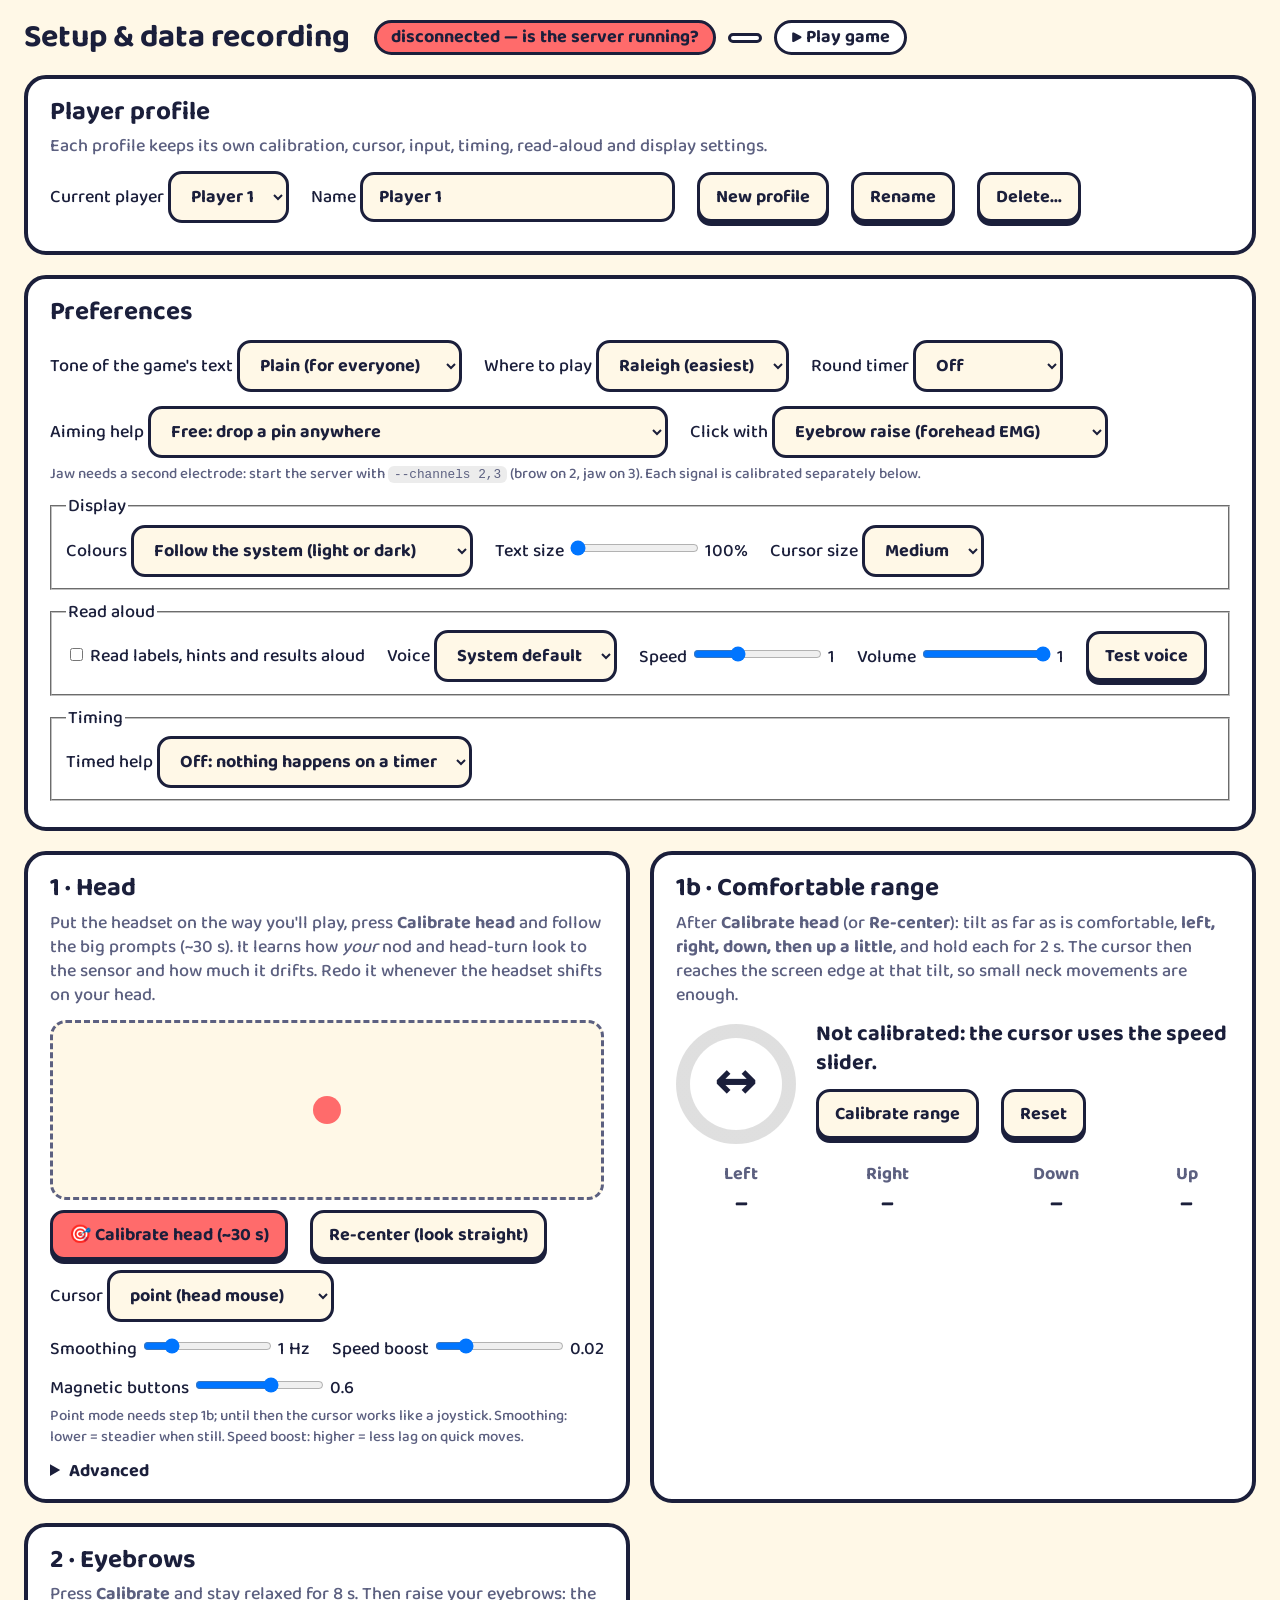
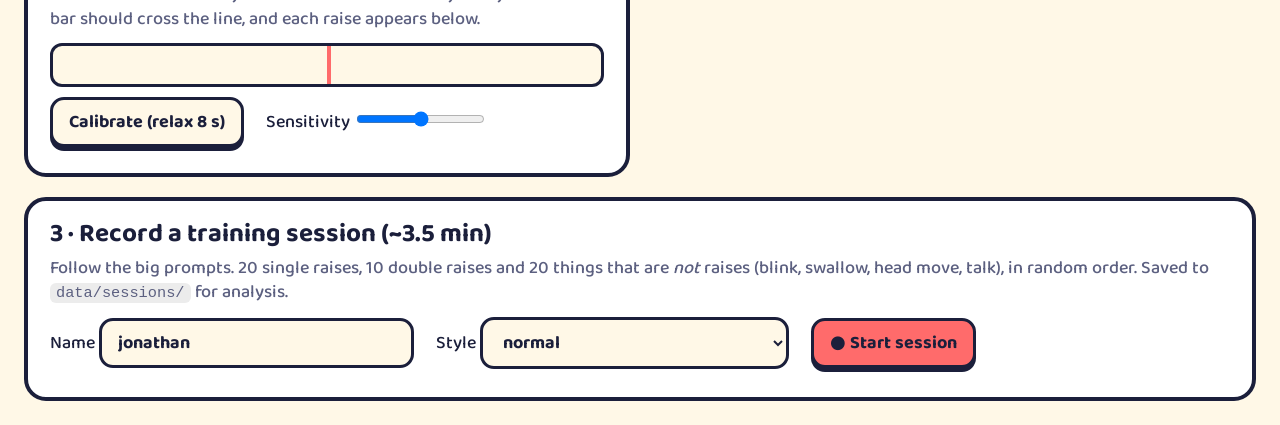
==== commit 5123152e: "9. Difficulty by region: Raleigh (default) / North Carolina / USA / World + optional round timer - s" ====
--- a/web/calibrate.html
+++ b/web/calibrate.html
@@ -36,6 +36,18 @@
       <h2>Preferences</h2>
       <div class="row">
         <label>Tone of the game's text <select id="tone"><option value="plain">Plain (for everyone)</option><option value="playful">Playful (for children)</option></select></label>
+        <label>Where to play <select id="difficulty">
+          <option value="raleigh">Raleigh (easiest)</option>
+          <option value="nc">North Carolina</option>
+          <option value="usa">USA</option>
+          <option value="world">World (hardest)</option>
+        </select></label>
+        <label>Round timer <select id="roundTimer">
+          <option value="0">Off</option>
+          <option value="60">60 seconds</option>
+          <option value="90">90 seconds</option>
+          <option value="120">2 minutes</option>
+        </select></label>
         <label>Aiming help <select id="assist">
           <option value="free">Free: drop a pin anywhere</option>
           <option value="assisted">Assisted: stronger pull, bigger confirm zone, zoom in first</option>
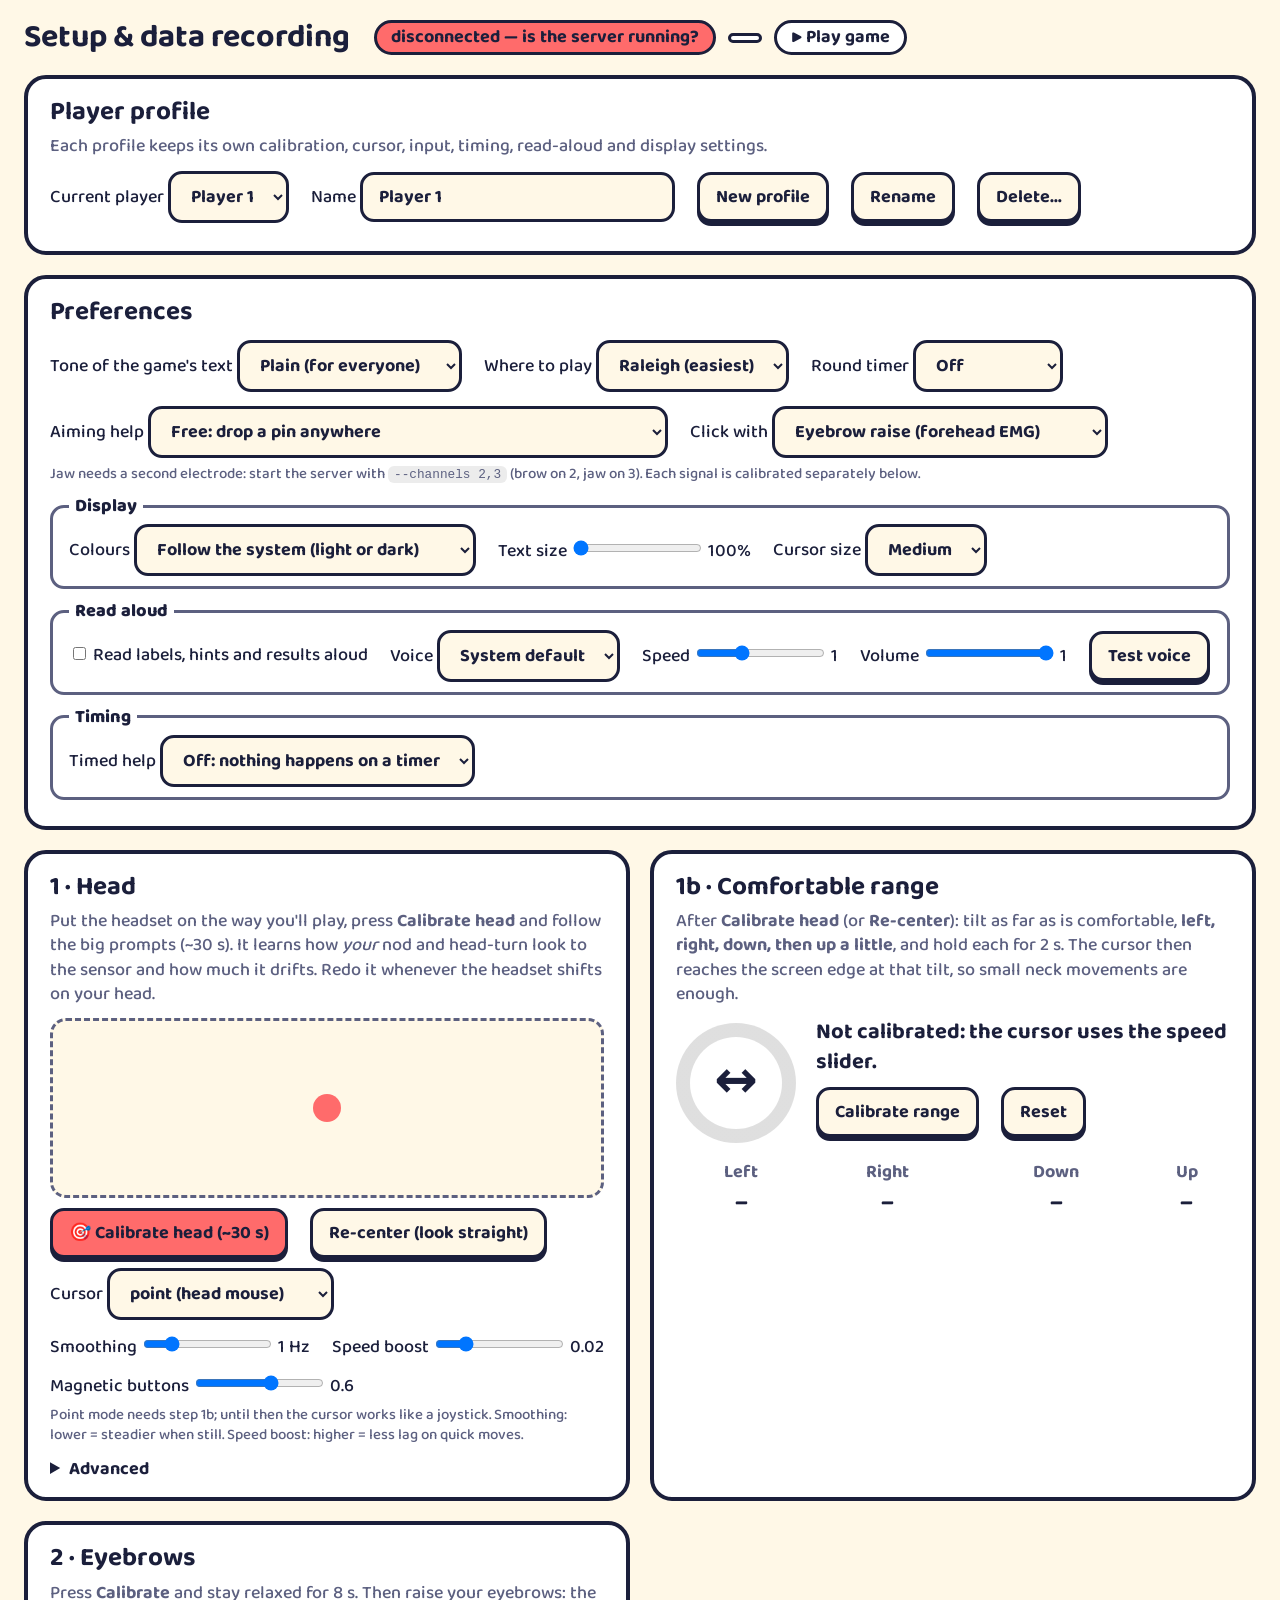
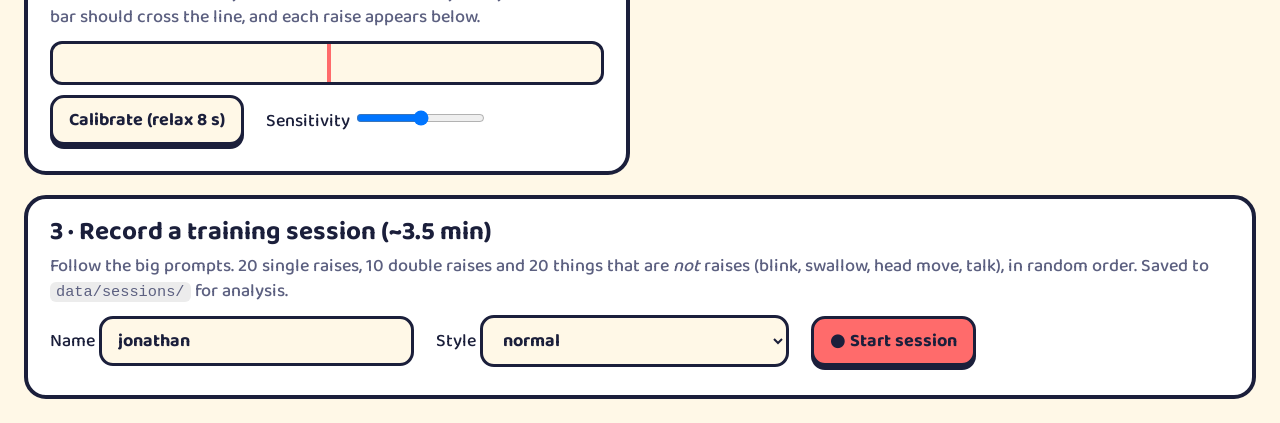
==== commit a69da89a: "10. Setup page fully accessible + tools/a11y_check.cjs (axe-core via npx) calibrate.html / calibrate" ====
--- a/web/calibrate.html
+++ b/web/calibrate.html
@@ -13,7 +13,7 @@
 <body class="setup">
   <header>
     <h1>Setup &amp; data recording</h1>
-    <span id="conn" class="pill">connecting…</span>
+    <span id="conn" class="pill" role="status" aria-live="polite" aria-label="Connection">connecting…</span>
     <span id="rate" class="pill"></span>
     <a class="pill link" href="./">▶ Play game</a>
   </header>
@@ -102,7 +102,7 @@
     <section class="panel">
       <h2>1 · Head</h2>
       <p class="muted">Put the headset on the way you'll play, press <b>Calibrate head</b> and follow the big prompts (~30 s). It learns how <i>your</i> nod and head-turn look to the sensor and how much it drifts. Redo it whenever the headset shifts on your head.</p>
-      <div class="pad"><div id="dot"></div></div>
+      <div class="pad" aria-hidden="true"><div id="dot"></div></div>
       <div class="row">
         <button id="learnAxes" class="go">🎯 Calibrate head (~30 s)</button>
         <button id="zero">Re-center (look straight)</button>
@@ -114,7 +114,7 @@
         <label>Magnetic buttons <input type="range" id="magnet" min="0" max="1" step="0.1"> <span id="magnet-val"></span></label>
       </div>
       <p class="muted small-note">Point mode needs step 1b; until then the cursor works like a joystick. Smoothing: lower = steadier when still. Speed boost: higher = less lag on quick moves.</p>
-      <p id="axesStatus" class="muted"></p>
+      <p id="axesStatus" class="muted" role="status" aria-live="polite"></p>
       <details class="advanced">
         <summary>Advanced</summary>
         <div class="row">
@@ -129,7 +129,7 @@
           <label>Dead zone ° <input type="range" id="deadzone" min="0.5" max="8" step="0.5"></label>
           <label>Look speed <input type="range" id="lookSpeed" min="2" max="15" step="1"></label>
         </div>
-        <pre id="angles" class="mono"></pre>
+        <pre id="angles" class="mono" aria-hidden="true"></pre>
       </details>
     </section>
 
@@ -137,9 +137,9 @@
       <h2>1b · Comfortable range</h2>
       <p class="muted">After <b>Calibrate head</b> (or <b>Re-center</b>): tilt as far as is comfortable, <b>left, right, down, then up a little</b>, and hold each for 2 s. The cursor then reaches the screen edge at that tilt, so small neck movements are enough.</p>
       <div class="range-step">
-        <div id="range-ring" class="range-ring" style="--p: 0"><span id="range-arrow">↔</span></div>
+        <div id="range-ring" class="range-ring" style="--p: 0" aria-hidden="true"><span id="range-arrow">↔</span></div>
         <div>
-          <p id="range-prompt" class="range-prompt">Not calibrated: the cursor uses the speed slider.</p>
+          <p id="range-prompt" class="range-prompt" role="status" aria-live="polite">Not calibrated: the cursor uses the speed slider.</p>
           <div class="row">
             <button id="range-start">Calibrate range</button>
             <button id="range-reset">Reset</button>
@@ -147,7 +147,8 @@
         </div>
       </div>
       <table class="range-values">
-        <tr><th>Left</th><th>Right</th><th>Down</th><th>Up</th></tr>
+        <caption class="visually-hidden">Comfortable tilt in degrees</caption>
+        <tr><th scope="col">Left</th><th scope="col">Right</th><th scope="col">Down</th><th scope="col">Up</th></tr>
         <tr><td id="range-left">–</td><td id="range-right">–</td><td id="range-down">–</td><td id="range-up">–</td></tr>
       </table>
     </section>
@@ -155,7 +156,7 @@
     <section class="panel">
       <h2>2 · Eyebrows</h2>
       <p class="muted">Press <b>Calibrate</b> and stay relaxed for 8 s. Then raise your eyebrows: the bar should cross the line, and each raise appears below.</p>
-      <div class="meter"><div id="env"></div><div id="thr"></div></div>
+      <div class="meter" id="browMeter" role="meter" aria-label="Eyebrow signal" aria-valuemin="0" aria-valuemax="100" aria-valuenow="0"><div id="env"></div><div id="thr"></div></div>
       <div class="row">
         <button id="calibrate">Calibrate (relax 8 s)</button>
         <label>Sensitivity <input type="range" id="k" min="2" max="20" step="0.5"> <span id="kval"></span></label>
@@ -163,13 +164,13 @@
       <div id="jawBlock" hidden>
         <h3>Jaw</h3>
         <p class="muted">Press <b>Calibrate jaw</b> and keep your jaw relaxed for 8 s. Then clench briefly: the bar should cross the line.</p>
-        <div class="meter"><div id="env-jaw"></div><div id="thr-jaw" class="thr"></div></div>
+        <div class="meter" id="jawMeter" role="meter" aria-label="Jaw signal" aria-valuemin="0" aria-valuemax="100" aria-valuenow="0"><div id="env-jaw"></div><div id="thr-jaw" class="thr"></div></div>
         <div class="row">
           <button id="calibrate-jaw">Calibrate jaw (relax 8 s)</button>
           <label>Jaw sensitivity <input type="range" id="k-jaw" min="2" max="20" step="0.5"> <span id="kval-jaw"></span></label>
         </div>
       </div>
-      <ol id="log" class="log"></ol>
+      <ol id="log" class="log" role="log" aria-live="off" aria-label="Detected events"></ol>
     </section>
 
     <section class="panel wide">
@@ -180,15 +181,15 @@
         <label>Style <select id="note"><option>normal</option><option>light raises</option><option>strong raises</option><option>head moving between prompts</option></select></label>
         <button id="record" class="go">● Start session</button>
       </div>
-      <p id="saved" class="muted"></p>
+      <p id="saved" class="muted" role="status" aria-live="polite"></p>
     </section>
   </main>
 
-  <div id="prompt" class="prompt" hidden>
-    <div id="prompt-text"></div>
-    <div class="progress"><div id="prompt-bar"></div></div>
+  <div id="prompt" class="prompt" role="dialog" aria-modal="true" aria-labelledby="prompt-text" hidden>
+    <div id="prompt-text" aria-live="assertive"></div>
+    <div class="progress" aria-hidden="true"><div id="prompt-bar"></div></div>
     <div id="prompt-count" class="muted"></div>
-    <button id="abort">Abort session</button>
+    <button id="abort">Abort session <small>(Esc)</small></button>
   </div>
 
   <script type="module" src="calibrate.js"></script>
--- a/web/style.css
+++ b/web/style.css
@@ -8,11 +8,12 @@
   --muted: #5c6080;
   --card: #ffffff;
   --radius: 28px;
+  --alert: #b3261e; /* status / error text: 4.5:1 or better on the light background */
 }
 @media (prefers-color-scheme: dark) {
-  :root:not([data-theme="light"]) { --cream: #14162b; --card: #1f2240; --ink: #f4f1e8; --muted: #a9acc9; }
-}
-:root[data-theme="dark"] { --cream: #14162b; --card: #1f2240; --ink: #f4f1e8; --muted: #a9acc9; }
+  :root:not([data-theme="light"]) { --cream: #14162b; --card: #1f2240; --ink: #f4f1e8; --muted: #a9acc9; --alert: #ff8a80; }
+}
+:root[data-theme="dark"] { --cream: #14162b; --card: #1f2240; --ink: #f4f1e8; --muted: #a9acc9; --alert: #ff8a80; }
 
 * { box-sizing: border-box; }
 /* Text size 100-200% (settings.textScale): every font size is in rem, so this one value scales them all */
@@ -105,7 +106,7 @@
   padding: 12px 24px; font-weight: 800; font-size: 1.5rem; pointer-events: none;
 }
 .topbar span:not(.status) { background: var(--card); border: 4px solid var(--ink); border-radius: 999px; padding: 2px 22px; }
-.status { color: var(--coral); font-size: 1rem; }
+.status { color: var(--alert); font-size: 1rem; }
 .screen { position: fixed; inset: 0; }
 #pano, #map { position: absolute; inset: 0; background: #2b2f55; }
 .pano-missing { position: absolute; inset: 0; display: grid; place-content: center; text-align: center; color: #fff8e7; padding: 24px; }
@@ -325,7 +326,7 @@
 /* ---------- high-contrast theme: pure black / white / yellow, 4 px outlines ---------- */
 :root[data-theme="contrast"] {
   --ink: #ffffff; --cream: #000000; --card: #000000; --muted: #ffffff;
-  --sun: #ffff00; --teal: #ffff00; --coral: #ffff00; --sky: #ffff00;
+  --sun: #ffff00; --teal: #ffff00; --coral: #ffff00; --sky: #ffff00; --alert: #ffff00;
 }
 [data-theme="contrast"] button.big { border: 4px solid #fff; box-shadow: none; background: #000; color: #fff; }
 [data-theme="contrast"] button.big.primary, [data-theme="contrast"] button.big.confirming { background: #ff0; color: #000; border-color: #ff0; }
--- a/web/calibrate.css
+++ b/web/calibrate.css
@@ -51,3 +51,12 @@
 /* head section: manual settings tucked away (calibrate.html) */
 .advanced { margin-top: 12px; }
 .advanced summary { cursor: pointer; font-weight: 700; }
+
+/* ---------- accessibility: visible keyboard focus, screen-reader-only text, grouped settings ---------- */
+.setup :focus-visible { outline: 4px solid var(--sky); outline-offset: 3px; border-radius: 6px; }
+:root[data-theme="contrast"] .setup :focus-visible { outline-color: #ff0; }
+.visually-hidden { position: absolute; width: 1px; height: 1px; padding: 0; margin: -1px; overflow: hidden; clip: rect(0 0 0 0); white-space: nowrap; border: 0; }
+.setup fieldset { border: 3px solid var(--muted); border-radius: 14px; padding: 6px 16px 10px; }
+.setup legend { font-weight: 800; padding: 0 6px; }
+.setup .panel h3 { margin: 14px 0 4px; }
+.setup header a.pill:focus-visible { outline-offset: 4px; }
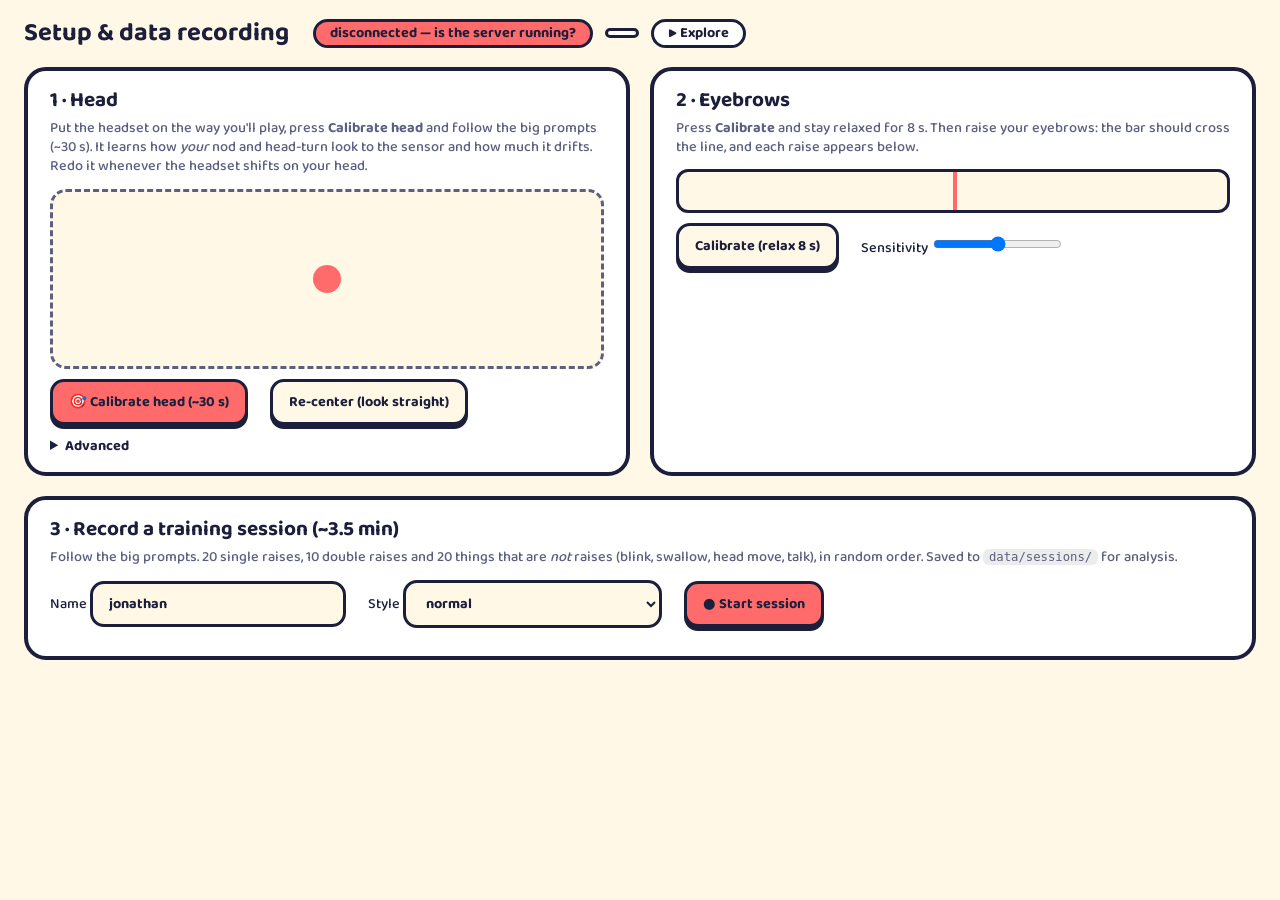
==== commit c6e65e2d: "Explore mode: walk/drive Street View with voice, retrained detector Replace the guessing game with B" ====
--- a/web/calibrate.html
+++ b/web/calibrate.html
@@ -13,108 +13,21 @@
 <body class="setup">
   <header>
     <h1>Setup &amp; data recording</h1>
-    <span id="conn" class="pill" role="status" aria-live="polite" aria-label="Connection">connecting…</span>
+    <span id="conn" class="pill">connecting…</span>
     <span id="rate" class="pill"></span>
-    <a class="pill link" href="./">▶ Play game</a>
+    <a class="pill link" href="./">▶ Explore</a>
   </header>
 
   <main>
-    <section class="panel wide">
-      <h2>Player profile</h2>
-      <p class="muted">Each profile keeps its own calibration, cursor, input, timing, read-aloud and display settings.</p>
-      <div class="row">
-        <label>Current player <select id="profileSelect"></select></label>
-        <label>Name <input id="profileName" autocomplete="off" maxlength="30"></label>
-        <button id="profileCreate" type="button">New profile</button>
-        <button id="profileRename" type="button">Rename</button>
-        <button id="profileDelete" type="button">Delete…</button>
-      </div>
-      <p id="profileStatus" class="muted" role="status" aria-live="polite"></p>
-    </section>
-
-    <section class="panel wide">
-      <h2>Preferences</h2>
-      <div class="row">
-        <label>Tone of the game's text <select id="tone"><option value="plain">Plain (for everyone)</option><option value="playful">Playful (for children)</option></select></label>
-        <label>Where to play <select id="difficulty">
-          <option value="raleigh">Raleigh (easiest)</option>
-          <option value="nc">North Carolina</option>
-          <option value="usa">USA</option>
-          <option value="world">World (hardest)</option>
-        </select></label>
-        <label>Round timer <select id="roundTimer">
-          <option value="0">Off</option>
-          <option value="60">60 seconds</option>
-          <option value="90">90 seconds</option>
-          <option value="120">2 minutes</option>
-        </select></label>
-        <label>Aiming help <select id="assist">
-          <option value="free">Free: drop a pin anywhere</option>
-          <option value="assisted">Assisted: stronger pull, bigger confirm zone, zoom in first</option>
-          <option value="choices">Choices: pick from three named places</option>
-        </select></label>
-        <label>Click with <select id="input">
-          <option value="brow">Eyebrow raise (forehead EMG)</option>
-          <option value="jaw">Jaw clench (jaw EMG)</option>
-          <option value="either">Either eyebrow or jaw</option>
-          <option value="keyboard-switch">Keyboard / switch (Space or Enter)</option>
-        </select></label>
-      </div>
-      <p class="muted small-note">Jaw needs a second electrode: start the server with <code>--channels 2,3</code> (brow on 2, jaw on 3). Each signal is calibrated separately below.</p>
-      <fieldset class="row">
-        <legend>Display</legend>
-        <label>Colours <select id="theme">
-          <option value="auto">Follow the system (light or dark)</option>
-          <option value="light">Light</option>
-          <option value="dark">Dark</option>
-          <option value="contrast">High contrast (black, white, yellow)</option>
-        </select></label>
-        <label>Text size <input type="range" id="textScale" min="1" max="2" step="0.1"> <span id="textScale-val"></span></label>
-        <label>Cursor size <select id="cursorSize"><option value="S">Small</option><option value="M">Medium</option><option value="L">Large</option></select></label>
-      </fieldset>
-      <fieldset class="row">
-        <legend>Read aloud</legend>
-        <label><input type="checkbox" id="speechOn"> Read labels, hints and results aloud</label>
-        <label>Voice <select id="speechVoice"><option value="">System default</option></select></label>
-        <label>Speed <input type="range" id="speechRate" min="0.5" max="2" step="0.1"> <span id="speechRate-val"></span></label>
-        <label>Volume <input type="range" id="speechVolume" min="0" max="1" step="0.1"> <span id="speechVolume-val"></span></label>
-        <button id="speechTest" type="button">Test voice</button>
-      </fieldset>
-      <fieldset class="row">
-        <legend>Timing</legend>
-        <label>Timed help <select id="timing">
-          <option value="off">Off: nothing happens on a timer</option>
-          <option value="slower">Slower</option>
-          <option value="normal">Normal</option>
-          <option value="faster">Faster</option>
-          <option value="custom">Custom…</option>
-        </select></label>
-        <span id="timingCustomRow" class="row">
-          <label>Next round after <input type="range" id="t-autoAdvanceS" min="0" max="20" step="1"> <span id="t-autoAdvanceS-val"></span></label>
-          <label>Cancel a pending guess after <input type="range" id="t-lockCancelS" min="0" max="3" step="0.1"> <span id="t-lockCancelS-val"></span></label>
-          <label>Hold to pause <input type="range" id="t-pauseDwellS" min="0" max="5" step="0.5"> <span id="t-pauseDwellS-val"></span></label>
-          <label>Show the hint after <input type="range" id="t-hintDelayS" min="0" max="90" step="5"> <span id="t-hintDelayS-val"></span></label>
-          <label>Read a label after resting <input type="range" id="t-speechHoverS" min="0" max="2" step="0.1"> <span id="t-speechHoverS-val"></span></label>
-        </span>
-      </fieldset>
-    </section>
-
     <section class="panel">
       <h2>1 · Head</h2>
       <p class="muted">Put the headset on the way you'll play, press <b>Calibrate head</b> and follow the big prompts (~30 s). It learns how <i>your</i> nod and head-turn look to the sensor and how much it drifts. Redo it whenever the headset shifts on your head.</p>
-      <div class="pad" aria-hidden="true"><div id="dot"></div></div>
+      <div class="pad"><div id="dot"></div></div>
       <div class="row">
         <button id="learnAxes" class="go">🎯 Calibrate head (~30 s)</button>
         <button id="zero">Re-center (look straight)</button>
       </div>
-      <div class="row">
-        <label>Cursor <select id="cursorMode"><option value="point">point (head mouse)</option><option value="joystick">joystick (tilt = speed)</option></select></label>
-        <label>Smoothing <input type="range" id="oneEuroMinCutoff" min="0.1" max="5" step="0.1"> <span id="oneEuroMinCutoff-val"></span> Hz</label>
-        <label>Speed boost <input type="range" id="oneEuroBeta" min="0" max="0.1" step="0.005"> <span id="oneEuroBeta-val"></span></label>
-        <label>Magnetic buttons <input type="range" id="magnet" min="0" max="1" step="0.1"> <span id="magnet-val"></span></label>
-      </div>
-      <p class="muted small-note">Point mode needs step 1b; until then the cursor works like a joystick. Smoothing: lower = steadier when still. Speed boost: higher = less lag on quick moves.</p>
-      <p id="axesStatus" class="muted" role="status" aria-live="polite"></p>
+      <p id="axesStatus" class="muted"></p>
       <details class="advanced">
         <summary>Advanced</summary>
         <div class="row">
@@ -129,48 +42,19 @@
           <label>Dead zone ° <input type="range" id="deadzone" min="0.5" max="8" step="0.5"></label>
           <label>Look speed <input type="range" id="lookSpeed" min="2" max="15" step="1"></label>
         </div>
-        <pre id="angles" class="mono" aria-hidden="true"></pre>
+        <pre id="angles" class="mono"></pre>
       </details>
-    </section>
-
-    <section class="panel">
-      <h2>1b · Comfortable range</h2>
-      <p class="muted">After <b>Calibrate head</b> (or <b>Re-center</b>): tilt as far as is comfortable, <b>left, right, down, then up a little</b>, and hold each for 2 s. The cursor then reaches the screen edge at that tilt, so small neck movements are enough.</p>
-      <div class="range-step">
-        <div id="range-ring" class="range-ring" style="--p: 0" aria-hidden="true"><span id="range-arrow">↔</span></div>
-        <div>
-          <p id="range-prompt" class="range-prompt" role="status" aria-live="polite">Not calibrated: the cursor uses the speed slider.</p>
-          <div class="row">
-            <button id="range-start">Calibrate range</button>
-            <button id="range-reset">Reset</button>
-          </div>
-        </div>
-      </div>
-      <table class="range-values">
-        <caption class="visually-hidden">Comfortable tilt in degrees</caption>
-        <tr><th scope="col">Left</th><th scope="col">Right</th><th scope="col">Down</th><th scope="col">Up</th></tr>
-        <tr><td id="range-left">–</td><td id="range-right">–</td><td id="range-down">–</td><td id="range-up">–</td></tr>
-      </table>
     </section>
 
     <section class="panel">
       <h2>2 · Eyebrows</h2>
       <p class="muted">Press <b>Calibrate</b> and stay relaxed for 8 s. Then raise your eyebrows: the bar should cross the line, and each raise appears below.</p>
-      <div class="meter" id="browMeter" role="meter" aria-label="Eyebrow signal" aria-valuemin="0" aria-valuemax="100" aria-valuenow="0"><div id="env"></div><div id="thr"></div></div>
+      <div class="meter"><div id="env"></div><div id="thr"></div></div>
       <div class="row">
         <button id="calibrate">Calibrate (relax 8 s)</button>
-        <label>Sensitivity <input type="range" id="k" min="2" max="20" step="0.5"> <span id="kval"></span></label>
+        <label>Sensitivity <input type="range" id="k" min="2" max="14" step="0.5"> <span id="kval"></span></label>
       </div>
-      <div id="jawBlock" hidden>
-        <h3>Jaw</h3>
-        <p class="muted">Press <b>Calibrate jaw</b> and keep your jaw relaxed for 8 s. Then clench briefly: the bar should cross the line.</p>
-        <div class="meter" id="jawMeter" role="meter" aria-label="Jaw signal" aria-valuemin="0" aria-valuemax="100" aria-valuenow="0"><div id="env-jaw"></div><div id="thr-jaw" class="thr"></div></div>
-        <div class="row">
-          <button id="calibrate-jaw">Calibrate jaw (relax 8 s)</button>
-          <label>Jaw sensitivity <input type="range" id="k-jaw" min="2" max="20" step="0.5"> <span id="kval-jaw"></span></label>
-        </div>
-      </div>
-      <ol id="log" class="log" role="log" aria-live="off" aria-label="Detected events"></ol>
+      <ol id="log" class="log"></ol>
     </section>
 
     <section class="panel wide">
@@ -181,15 +65,15 @@
         <label>Style <select id="note"><option>normal</option><option>light raises</option><option>strong raises</option><option>head moving between prompts</option></select></label>
         <button id="record" class="go">● Start session</button>
       </div>
-      <p id="saved" class="muted" role="status" aria-live="polite"></p>
+      <p id="saved" class="muted"></p>
     </section>
   </main>
 
-  <div id="prompt" class="prompt" role="dialog" aria-modal="true" aria-labelledby="prompt-text" hidden>
-    <div id="prompt-text" aria-live="assertive"></div>
-    <div class="progress" aria-hidden="true"><div id="prompt-bar"></div></div>
+  <div id="prompt" class="prompt" hidden>
+    <div id="prompt-text"></div>
+    <div class="progress"><div id="prompt-bar"></div></div>
     <div id="prompt-count" class="muted"></div>
-    <button id="abort">Abort session <small>(Esc)</small></button>
+    <button id="abort">Abort session</button>
   </div>
 
   <script type="module" src="calibrate.js"></script>
--- a/web/style.css
+++ b/web/style.css
@@ -8,21 +8,18 @@
   --muted: #5c6080;
   --card: #ffffff;
   --radius: 28px;
-  --alert: #b3261e; /* status / error text: 4.5:1 or better on the light background */
 }
 @media (prefers-color-scheme: dark) {
-  :root:not([data-theme="light"]) { --cream: #14162b; --card: #1f2240; --ink: #f4f1e8; --muted: #a9acc9; --alert: #ff8a80; }
+  :root:not([data-theme="light"]) { --cream: #14162b; --card: #1f2240; --ink: #f4f1e8; --muted: #a9acc9; }
 }
-:root[data-theme="dark"] { --cream: #14162b; --card: #1f2240; --ink: #f4f1e8; --muted: #a9acc9; --alert: #ff8a80; }
+:root[data-theme="dark"] { --cream: #14162b; --card: #1f2240; --ink: #f4f1e8; --muted: #a9acc9; }
 
 * { box-sizing: border-box; }
-/* Text size 100-200% (settings.textScale): every font size is in rem, so this one value scales them all */
-html { font-size: calc(20px * var(--text-scale, 1)); }
 html, body { margin: 0; height: 100%; }
 body {
   background: var(--cream);
   color: var(--ink);
-  font: 500 1rem/1.35 "Baloo 2", system-ui, sans-serif;
+  font: 500 20px/1.35 "Baloo 2", system-ui, sans-serif;
   overflow: hidden;
 }
 [hidden] { display: none !important; }
@@ -30,15 +27,15 @@
 
 /* ---------- buttons: huge targets, unmistakable hover from the head cursor ---------- */
 button.big {
-  min-width: 200px; min-height: 140px; padding: 16px 32px;
-  font: 800 1.7rem/1 "Baloo 2", system-ui, sans-serif;
+  min-width: 220px; min-height: 120px; padding: 16px 32px;
+  font: 800 34px/1 "Baloo 2", system-ui, sans-serif;
   color: var(--ink); background: var(--card);
   border: 6px solid var(--ink); border-radius: var(--radius);
   box-shadow: 0 8px 0 var(--ink);
   cursor: pointer; transition: transform .12s, box-shadow .12s, background .12s;
 }
 button.big.primary { background: var(--sun); color: #1b1f3b; }
-button.big.round { min-width: 140px; width: 140px; border-radius: 50%; font-size: 3rem; }
+button.big.round { min-width: 120px; width: 120px; border-radius: 50%; font-size: 56px; }
 button.big:disabled { opacity: .4; box-shadow: none; }
 button.big.head-hover:not(:disabled), button.big:hover:not(:disabled) {
   transform: translateY(-4px) scale(1.06);
@@ -47,244 +44,69 @@
 
 /* ---------- head cursor ---------- */
 .head-cursor {
-  --size: var(--cursor-size, 72px);
-  position: fixed; left: calc(var(--size) / -2); top: calc(var(--size) / -2); width: var(--size); height: var(--size); z-index: 1000;
+  position: fixed; left: -36px; top: -36px; width: 72px; height: 72px; z-index: 1000;
   border-radius: 50%; pointer-events: none;
   border: 8px solid var(--coral); background: rgba(255,107,107,.18);
   box-shadow: 0 0 0 4px #fff, 0 4px 18px rgba(0,0,0,.35);
 }
-.head-cursor::after { content: ""; position: absolute; inset: 33%; border-radius: 50%; background: var(--coral); }
+.head-cursor::after { content: ""; position: absolute; inset: 24px; border-radius: 50%; background: var(--coral); }
 .head-cursor.dragging { border-color: var(--sky); background: rgba(58,134,255,.25); border-style: dashed; }
 .head-cursor.dragging::after { background: var(--sky); }
 .head-cursor.hidden { opacity: 0; }
-.raise-label {
-  position: fixed; left: 0; top: 0; z-index: 1001; pointer-events: none; translate: -50% 0; white-space: nowrap;
-  background: var(--ink); color: var(--cream); border-radius: 999px; padding: 4px 16px;
-  font: 800 1.1rem/1.2 "Baloo 2", system-ui, sans-serif; box-shadow: 0 4px 12px rgba(0,0,0,.3);
-}
-[data-tone="playful"] .raise-label::before { content: "🤨 "; }
-.raise-label.hidden { display: none; }
-.raise-badge {
-  position: fixed; left: 50%; bottom: 196px; z-index: 1002; pointer-events: none; translate: -50% 0; white-space: nowrap;
-  border: 4px solid #1b1f3b; border-radius: 999px; padding: 6px 22px; color: #1b1f3b;
-  font: 800 1.4rem/1.2 "Baloo 2", system-ui, sans-serif; box-shadow: 0 5px 0 #1b1f3b; animation: badge-pop .25s ease-out;
-}
-.raise-badge.at-cursor { left: 0; top: 0; bottom: auto; }
-.raise-badge.seen { background: var(--teal); }
-.raise-badge.hold { background: var(--sun); }
-.raise-badge.hidden { display: none; }
-@keyframes badge-pop { from { scale: .6; opacity: 0; } }
 .head-cursor.flash { animation: pop .35s ease-out; }
 .head-cursor.flash-drag { animation: pop .5s ease-out 2; }
 @keyframes pop { 0% { scale: 1; } 40% { scale: 1.7; } 100% { scale: 1; } }
 
-/* Pause: hold the cursor on the bottom-left tile for 2 s (never the top: looking up triggers raises) */
-.pause-tile {
-  position: fixed; left: 16px; bottom: 16px; width: 160px; height: 160px; z-index: 900; border: 0; padding: 0; cursor: pointer;
-  font: inherit;
-  display: grid; place-content: center; text-align: center; border-radius: 32px; color: #fff;
-  background: conic-gradient(var(--coral) calc(var(--p, 0) * 360deg), rgba(27,31,59,.72) 0);
-  box-shadow: inset 0 0 0 10px rgba(27,31,59,.72);
+.pause-corner {
+  position: fixed; top: 0; right: 0; width: 170px; height: 150px; z-index: 900;
+  display: grid; place-content: center; text-align: center;
+  background: conic-gradient(var(--coral) calc(var(--p, 0) * 360deg), rgba(27,31,59,.55) 0);
+  color: #fff; border-bottom-left-radius: 60px;
 }
-.pause-tile span { font-size: 44px; line-height: 1; }
-.pause-tile b { font-size: 26px; line-height: 1.1; }
-.pause-tile small { font-size: 14px; opacity: .85; }
-.pause-tile.hidden { display: none; }
+.pause-corner span { font-size: 48px; line-height: 1; }
+.pause-corner small { font-size: 15px; opacity: .9; }
+.pause-corner.hidden { display: none; }
 
 .pause-overlay {
   position: fixed; inset: 0; z-index: 950; display: none; place-items: center; text-align: center;
   background: rgba(20,22,43,.82); color: #fff8e7;
 }
 .is-paused .pause-overlay { display: grid; }
-.pause-overlay h1 { font-size: 4.8rem; margin: 0; }
-.pause-overlay p { font-size: 2rem; margin: 8px 0 24px; }
-.pause-overlay small { font-size: 1rem; opacity: .7; }
+.pause-overlay h1 { font-size: 96px; margin: 0; }
+.pause-overlay p { font-size: 40px; margin: 8px 0 24px; }
+.pause-overlay small { font-size: 20px; opacity: .7; }
 
 /* ---------- game layout ---------- */
 .topbar {
-  position: fixed; top: 0; left: 0; right: 0; z-index: 500; /* display only: the top ~12% has no click targets */ display: flex; gap: 24px; align-items: center;
-  padding: 12px 24px; font-weight: 800; font-size: 1.5rem; pointer-events: none;
+  position: fixed; top: 0; left: 0; right: 170px; z-index: 500; display: flex; gap: 24px; align-items: center;
+  padding: 12px 24px; font-weight: 800; font-size: 30px; pointer-events: none;
 }
 .topbar span:not(.status) { background: var(--card); border: 4px solid var(--ink); border-radius: 999px; padding: 2px 22px; }
-.status { color: var(--alert); font-size: 1rem; }
+.status { color: var(--coral); font-size: 20px; }
 .screen { position: fixed; inset: 0; }
 #pano, #map { position: absolute; inset: 0; background: #2b2f55; }
 .pano-missing { position: absolute; inset: 0; display: grid; place-content: center; text-align: center; color: #fff8e7; padding: 24px; }
 .hint {
   position: absolute; left: 50%; bottom: 28px; translate: -50% 0; z-index: 400;
   background: var(--card); border: 4px solid var(--ink); border-radius: 999px;
-  padding: 10px 28px; font-size: 1.3rem; text-align: center; max-width: calc(100% - 32px);
+  padding: 10px 28px; font-size: 26px; text-align: center; max-width: calc(100% - 32px);
 }
-.hint.small { bottom: 188px; font-size: 1rem; }
-.dock { position: absolute; left: 0; right: 0; bottom: 24px; z-index: 400; display: flex; flex-direction: column; align-items: center; gap: 12px; pointer-events: none; }
-.dock > .action-row { position: static; }
-.dock > .hint { position: static; translate: none; pointer-events: auto; }
-/* Every screen's actions: one row, bottom-centre, 140 px tall, 48 px apart (easy to reach by tilting down) */
-.action-row {
-  position: absolute; left: 0; right: 0; bottom: 24px; z-index: 400;
-  display: flex; flex-wrap: wrap; justify-content: center; align-items: center; gap: 24px 48px; pointer-events: none;
-  padding: 0 16px;
-}
-button.big { max-width: calc(100vw - 32px); overflow-wrap: anywhere; }
-/* big text grows the buttons' words, but never so far that a button row pushes off a short screen */
-button.big:not(.round) { font-size: min(1.7rem, 6vh); }
-button.big.choice { font-size: min(1.3rem, 4.5vh); }
-.action-row > * { pointer-events: auto; }
-.look-row .hint { position: static; translate: none; }
-.top-band {
-  position: absolute; top: 0; left: 0; right: 0; height: 12vh; z-index: 450; pointer-events: none;
-  background: linear-gradient(rgba(20,22,43,.45), rgba(20,22,43,0));
-}
+.hint.small { bottom: 170px; font-size: 20px; }
+.action-row { position: absolute; left: 0; right: 0; bottom: 24px; z-index: 400; display: flex; justify-content: center; gap: 48px; }
+.map-buttons { position: absolute; left: 24px; top: 50%; translate: 0 -50%; z-index: 400; display: grid; gap: 28px; }
 .card-screen { position: fixed; inset: 0; z-index: 600; display: grid; place-items: end center; padding-bottom: 32px; pointer-events: none; }
 .card {
   pointer-events: auto; background: var(--card); border: 6px solid var(--ink); border-radius: var(--radius);
   padding: 24px 48px 32px; text-align: center; box-shadow: 0 10px 0 var(--ink); max-width: min(720px, calc(100% - 32px));
-  max-height: calc(88vh - 32px); overflow: auto; /* big text: scroll inside the card, never off screen */
 }
-.card > button.big { position: sticky; bottom: 0; } /* ...and its button always stays in view */
-.card h1 { font-size: 2.8rem; margin: 0; }
-.card p { font-size: 1.3rem; margin: 4px 0 20px; }
-.stars { font-size: 2.6rem; letter-spacing: 4px; }
+.card h1 { font-size: 56px; margin: 0; }
+.card p { font-size: 26px; margin: 4px 0 20px; }
+.stars { font-size: 52px; letter-spacing: 4px; }
 
-/* ---------- result countdown: ring on "Next" fills over 6 s ---------- */
-button.countdown { display: inline-flex; align-items: center; gap: 16px; }
-button:not(.countdown) > .countdown-ring { display: none; } /* timing off: no countdown */
-.countdown-ring {
-  width: 44px; height: 44px; border-radius: 50%; flex: none;
-  background: conic-gradient(#1b1f3b calc(var(--p, 0) * 360deg), rgba(27,31,59,.18) 0);
-  -webkit-mask: radial-gradient(circle, transparent 11px, #000 12px); mask: radial-gradient(circle, transparent 11px, #000 12px);
-}
-
-/* ---------- assist "choices": three named places ---------- */
-button.big.choice { max-width: min(340px, 26vw); white-space: normal; font-size: 1.3rem; line-height: 1.15; }
-
-/* ---------- confirm before guessing ---------- */
-.confirm-ring { stroke: var(--sun); stroke-width: 6; stroke-dasharray: 12 10; fill: var(--sun); fill-opacity: .18; animation: ring-pulse 1.2s ease-in-out infinite; }
-@keyframes ring-pulse { 50% { stroke-opacity: .45; fill-opacity: .08; } }
-.leaflet-tooltip.confirm-tip {
-  background: var(--sun); color: #1b1f3b; border: 4px solid #1b1f3b; border-radius: 16px;
-  font: 800 1.1rem/1.2 "Baloo 2", system-ui, sans-serif; padding: 4px 14px; box-shadow: 0 4px 0 #1b1f3b;
-}
-.leaflet-tooltip-top.confirm-tip::before { border-top-color: #1b1f3b; }
-button.big.confirming { background: var(--coral); animation: ring-pulse 1.2s ease-in-out infinite; }
-
-/* ---------- start screen ---------- */
-.start-screen {
-  position: fixed; inset: 0; z-index: 700; display: flex; flex-direction: column; align-items: center;
-  padding: 16px 16px 24px; background: var(--cream); overflow: auto; /* the title may sit in the top band: it's not clickable */
-}
-.start-inner { display: grid; justify-items: center; gap: 20px; text-align: center; width: min(820px, 100%); margin: auto 0; }
-.start-screen .action-row { position: static; padding-top: 16px; }
-.title { font-size: min(6.6rem, 12vw, 13vh); line-height: .9; margin: 0; font-weight: 800; color: var(--ink); text-shadow: 0 8px 0 var(--sun); }
-.tagline { font-size: min(2.6rem, 6vw, 7vh); font-weight: 800; margin: 0; }
-.at-start .pause-overlay, .at-start .topbar span:not(.status) { display: none; }
-.at-start .topbar { z-index: 800; } /* keep server status (e.g. board error) visible to the helper */
-
-/* ---------- eyebrow meter ---------- */
-.brow-meter { width: 100%; }
-.brow-meter-track {
-  position: relative; height: 64px; overflow: hidden;
-  background: var(--card); border: 6px solid var(--ink); border-radius: 999px; box-shadow: 0 6px 0 var(--ink);
-}
-.brow-meter-fill { position: absolute; inset: 0 auto 0 0; width: 0; background: var(--teal); transition: width .06s linear; }
-.brow-meter.over .brow-meter-fill { background: var(--sun); }
-.brow-meter-mark { position: absolute; top: -6px; bottom: -6px; left: 50%; width: 8px; translate: -50% 0; background: var(--coral); }
-.brow-meter-label { margin-top: 10px; font-size: min(1.1rem, 4vh); color: var(--muted); font-weight: 700; }
-.brow-meter.flash .brow-meter-track { animation: meter-flash .5s ease-out; }
-@keyframes meter-flash {
-  0% { background: var(--coral); scale: 1; }
-  30% { background: var(--coral); scale: 1.04; }
-  100% { background: var(--card); scale: 1; }
-}
-#corner-meter { position: fixed; left: 16px; bottom: 188px; z-index: 450; width: 160px; pointer-events: none; } /* just above the pause tile */
-.brow-meter.compact .brow-meter-track { height: 26px; border-width: 4px; box-shadow: 0 3px 0 var(--ink); }
-.brow-meter.compact .brow-meter-mark { width: 5px; top: -4px; bottom: -4px; }
-.brow-meter.compact .brow-meter-label { margin-top: 2px; font-size: 0.75rem; background: var(--card); border-radius: 8px; padding: 0 8px; justify-self: start; display: inline-block; }
-
-
-/* ---------- look-screen head guidance ---------- */
-.look-stick {
-  position: relative; width: 140px; height: 140px; flex: none; border-radius: 50%;
-  background: rgba(20,22,43,.55); border: 5px solid rgba(255,248,231,.85);
-}
-.stick-dz {
-  position: absolute; left: 50%; top: 50%; width: calc(var(--dz, .2) * 100%); height: calc(var(--dz, .2) * 100%);
-  translate: -50% -50%; border-radius: 50%; border: 3px dashed rgba(255,248,231,.85);
-}
-.stick-dot {
-  position: absolute; left: 50%; top: 50%; width: 30px; height: 30px; margin: -15px; border-radius: 50%;
-  background: var(--coral); box-shadow: 0 0 0 4px #fff;
-}
-.look-stick.turning .stick-dot { background: var(--sun); }
-.look-pill { font-size: 1.5rem; }
-.chevron {
-  position: absolute; z-index: 390; pointer-events: none; opacity: 0;
-  font: 800 7.5rem/1 "Baloo 2", system-ui, sans-serif; color: var(--sun);
-  text-shadow: 0 0 18px rgba(0,0,0,.6), 0 6px 0 #1b1f3b;
-}
-.chev-left { left: 12px; top: 50%; translate: 0 -55%; }
-.chev-right { right: 12px; top: 50%; translate: 0 -55%; }
-.chev-up { left: 50%; top: calc(12vh + 8px); rotate: 90deg; translate: -50% 0; }
-.chev-down { left: 50%; bottom: 190px; rotate: 90deg; translate: -50% 0; }
-
-/* ---------- single-input Street View: choices live in the bottom quarter ---------- */
-.single-band {
-  position: absolute; left: 0; right: 0; bottom: 0; height: 25vh; min-height: 220px; z-index: 395; pointer-events: none;
-  background: linear-gradient(rgba(20,22,43,0), rgba(20,22,43,.6));
-  border-top: 4px dashed rgba(255,248,231,.55);
-}
-.single-band .action-row, .single-band button { pointer-events: auto; }
-.single-instruction { bottom: calc(100% + 12px); white-space: nowrap; }
-.single-mode .look-row { display: none; }
-
-/* ---------- look-screen hint ---------- */
-.loc-hint {
-  position: absolute; left: 50%; top: 84px; translate: -50% 0; z-index: 400; max-width: calc(100% - 380px);
-  background: var(--sun); color: #1b1f3b; border: 5px solid var(--ink); border-radius: 24px; box-shadow: 0 6px 0 var(--ink);
-  padding: 10px 28px; font-size: 1.6rem; font-weight: 800; text-align: center; animation: drop-in .5s ease-out;
-}
-@keyframes drop-in { from { translate: -50% -30px; opacity: 0; } }
-
-/* ---------- result + final ---------- */
-.result-place { font-size: 1.4rem; margin: 0 0 8px; }
-.result-numbers { display: flex; justify-content: center; gap: 20px; margin: 0 0 12px; }
-.result-numbers > div { display: grid; min-width: 180px; padding: 6px 18px; border: 4px solid var(--ink); border-radius: 20px; background: var(--cream); }
-.result-numbers span { font-size: 2rem; font-weight: 800; line-height: 1.1; }
-.result-numbers small { font-size: 0.9rem; color: var(--muted); }
-.card p.fact { font-size: 1.1rem; background: rgba(46,196,182,.18); border-radius: 16px; padding: 8px 16px; margin: 0 0 18px; }
-[data-tone="playful"] .card p.fact::before { content: "🤓 "; }
-.final-screen { position: fixed; inset: 0; z-index: 700; display: flex; padding: 12vh 16px 196px; background: var(--cream); overflow: auto; }
-.final-screen .card { margin: 0 auto auto; } /* below the top band, above the button row; scrolls if needed */
-.final-screen .card h1 { font-size: 3.6rem; }
-.helper-panel { margin-top: 24px; text-align: left; border-top: 4px dashed var(--muted); padding-top: 12px; }
-.helper-panel dl { display: grid; grid-template-columns: 1fr auto; gap: 6px 24px; margin: 0; font-size: 1.1rem; }
-.helper-panel dt { color: var(--muted); }
-.helper-panel dd { margin: 0; font-weight: 800; text-align: right; }
-
-@media (max-width: 1100px) {
-  .look-row .hint { font-size: 1rem; }
-}
 @media (max-width: 700px) {
-  .result-numbers > div { min-width: 120px; }
-  .loc-hint { max-width: calc(100% - 32px); top: 160px; font-size: 1.1rem; }
-  button.big { min-width: 140px; font-size: 1.2rem; }
-  .action-row { gap: 40px; flex-wrap: wrap; }
-  .topbar { font-size: 0.9rem; gap: 8px; }
-}
-/* Respect reduced motion: no pops, pulses or slides (feedback still appears, it just doesn't move) */
-@media (prefers-reduced-motion: reduce) {
-  *, *::before, *::after { animation: none !important; transition: none !important; }
-}
-
-@media (max-height: 800px) {
-  /* short laptop screens: keep the result card compact so the guess line stays visible above it */
-  .card { padding: 12px 32px 18px; }
-  .card h1 { font-size: 2rem; }
-  .stars { font-size: 1.7rem; }
-  .result-place { font-size: 1.1rem; margin: 0 0 4px; }
-  .result-numbers span { font-size: 1.4rem; }
-  .card p.fact { font-size: 0.9rem; margin-bottom: 10px; padding: 4px 12px; }
-  .final-screen .card h1 { font-size: 2.8rem; }
+  button.big { min-width: 140px; font-size: 24px; }
+  .action-row { gap: 16px; }
+  .topbar { font-size: 18px; gap: 8px; }
 }
 
 /* walk feedback in Street View (game.js flashHint) */
@@ -302,51 +124,48 @@
 .walk-marker span {
   display: grid; place-items: center; width: 84px; height: 84px; border-radius: 50%;
   background: #2ec4b6; border: 5px solid var(--ink); box-shadow: 0 6px 0 var(--ink);
-  font-size: 2.4rem; font-weight: 800; color: #fff;
+  font-size: 48px; font-weight: 800; color: #fff;
 }
 .walk-marker small {
   margin-top: 8px; background: var(--card); border: 3px solid var(--ink); border-radius: 999px;
-  padding: 0 12px; font-size: 0.9rem; font-weight: 700;
+  padding: 0 12px; font-size: 18px; font-weight: 700;
 }
 .road-edge {
-  position: absolute; top: calc(50% + 110px); translate: 0 -50%; /* below the edge chevrons */ z-index: 350; pointer-events: none;
+  position: absolute; top: 50%; translate: 0 -50%; z-index: 350; pointer-events: none;
   background: #ffd166; border: 4px solid var(--ink); border-radius: 999px; padding: 8px 18px;
-  font-size: 1.3rem; font-weight: 800;
+  font-size: 26px; font-weight: 800;
 }
 .road-edge.left { left: 16px; }
 .road-edge.right { right: 16px; }
 
-/* ---------- result markers: the guess is a pin, the answer a star, each labelled (not only colour) ---------- */
-.answer-star {
-  display: grid; place-items: center; font-size: 46px; line-height: 1; color: #ffd23f;
-  text-shadow: 0 0 0 #1b1f3b, -3px 0 0 #1b1f3b, 3px 0 0 #1b1f3b, 0 -3px 0 #1b1f3b, 0 3px 0 #1b1f3b;
+/* explorer (index.html) */
+.place { font-size: 22px; max-width: 45vw; overflow: hidden; text-overflow: ellipsis; white-space: nowrap; }
+.mic {
+  position: absolute; top: 76px; right: 16px; z-index: 400; pointer-events: none;
+  background: var(--card); border: 3px solid var(--ink); border-radius: 999px; padding: 4px 16px; font-size: 18px; font-weight: 700;
+  max-width: 50vw; overflow: hidden; text-overflow: ellipsis; white-space: nowrap;
 }
-.leaflet-tooltip.marker-label { font: 800 0.9rem/1.2 "Baloo 2", system-ui, sans-serif; border: 3px solid #1b1f3b; border-radius: 10px; color: #1b1f3b; }
+.goto-form { position: fixed; top: 50%; left: 50%; translate: -50% -50%; z-index: 700; }
+.goto-form input {
+  font: inherit; font-size: 28px; width: min(640px, 90vw); padding: 12px 20px;
+  border: 5px solid var(--ink); border-radius: 999px; background: var(--card);
+}
 
-/* ---------- high-contrast theme: pure black / white / yellow, 4 px outlines ---------- */
-:root[data-theme="contrast"] {
-  --ink: #ffffff; --cream: #000000; --card: #000000; --muted: #ffffff;
-  --sun: #ffff00; --teal: #ffff00; --coral: #ffff00; --sky: #ffff00; --alert: #ffff00;
+/* walk / drive switch (game.js drawModeIndicator) */
+.mode-switch {
+  display: flex; flex: none; border: 5px solid var(--ink); border-radius: 999px; overflow: hidden;
+  background: var(--card); box-shadow: 0 6px 0 var(--ink);
 }
-[data-theme="contrast"] button.big { border: 4px solid #fff; box-shadow: none; background: #000; color: #fff; }
-[data-theme="contrast"] button.big.primary, [data-theme="contrast"] button.big.confirming { background: #ff0; color: #000; border-color: #ff0; }
-[data-theme="contrast"] button.big.head-hover:not(:disabled), [data-theme="contrast"] button.big:hover:not(:disabled) {
-  transform: none; box-shadow: none; outline: 6px solid #ff0; outline-offset: 4px;
+.mode-switch > div {
+  display: flex; align-items: center; gap: 8px; padding: 4px 22px; font-size: 28px; font-weight: 800;
+  color: var(--muted); opacity: .55; transition: background .2s, color .2s, opacity .2s;
 }
-[data-theme="contrast"] button.big:disabled { opacity: 1; color: #888; border-style: dashed; }
-[data-theme="contrast"] .hint, [data-theme="contrast"] .card, [data-theme="contrast"] .topbar span:not(.status),
-[data-theme="contrast"] .loc-hint, [data-theme="contrast"] .result-numbers > div {
-  background: #000; color: #fff; border: 4px solid #fff; box-shadow: none;
-}
-[data-theme="contrast"] .loc-hint { border-color: #ff0; }
-[data-theme="contrast"] .hint.notice, [data-theme="contrast"] .raise-badge { background: #ff0; color: #000; border: 4px solid #000; box-shadow: 0 0 0 4px #fff; }
-[data-theme="contrast"] .raise-label { background: #000; color: #fff; border: 4px solid #ff0; }
-[data-theme="contrast"] .card p.fact { background: #000; border: 4px solid #fff; }
-[data-theme="contrast"] .head-cursor { border-color: #ff0; background: transparent; box-shadow: 0 0 0 4px #000, 0 0 0 8px #fff; }
-[data-theme="contrast"] .head-cursor::after { background: #ff0; }
-[data-theme="contrast"] .pause-tile { background: conic-gradient(#ff0 calc(var(--p, 0) * 360deg), #000 0); box-shadow: inset 0 0 0 4px #fff; color: #fff; }
-[data-theme="contrast"] .brow-meter-track { border: 4px solid #fff; box-shadow: none; }
-[data-theme="contrast"] .pause-overlay { background: rgba(0,0,0,.92); color: #fff; }
-[data-theme="contrast"] .top-band { background: linear-gradient(rgba(0,0,0,.7), rgba(0,0,0,0)); }
-[data-theme="contrast"] .title { text-shadow: none; }
-:root[data-theme="contrast"] :focus-visible { outline: 6px solid #ff0; outline-offset: 4px; }
+.topbar .mode-switch span { font-size: 36px; background: none; border: 0; padding: 0; border-radius: 0; }
+.mode-switch > div + div { border-left: 4px solid var(--ink); }
+.mode-switch #mode-walk.on { background: var(--teal); color: #1b1f3b; opacity: 1; }
+.mode-switch #mode-drive.on { background: var(--sun); color: #1b1f3b; opacity: 1; }
+.mode-switch small { font-size: 16px; font-weight: 700; margin-left: 4px; }
+.mode-switch.moving #mode-drive.on { background: var(--coral); }
+.mode-switch.moving #mode-drive span { animation: drive-bob .6s ease-in-out infinite alternate; }
+@keyframes drive-bob { from { translate: -3px 0; } to { translate: 3px 0; } }
+@media (max-width: 700px) { .mode-switch > div { font-size: 18px; padding: 2px 12px; } .mode-switch > div span { font-size: 22px; } }
